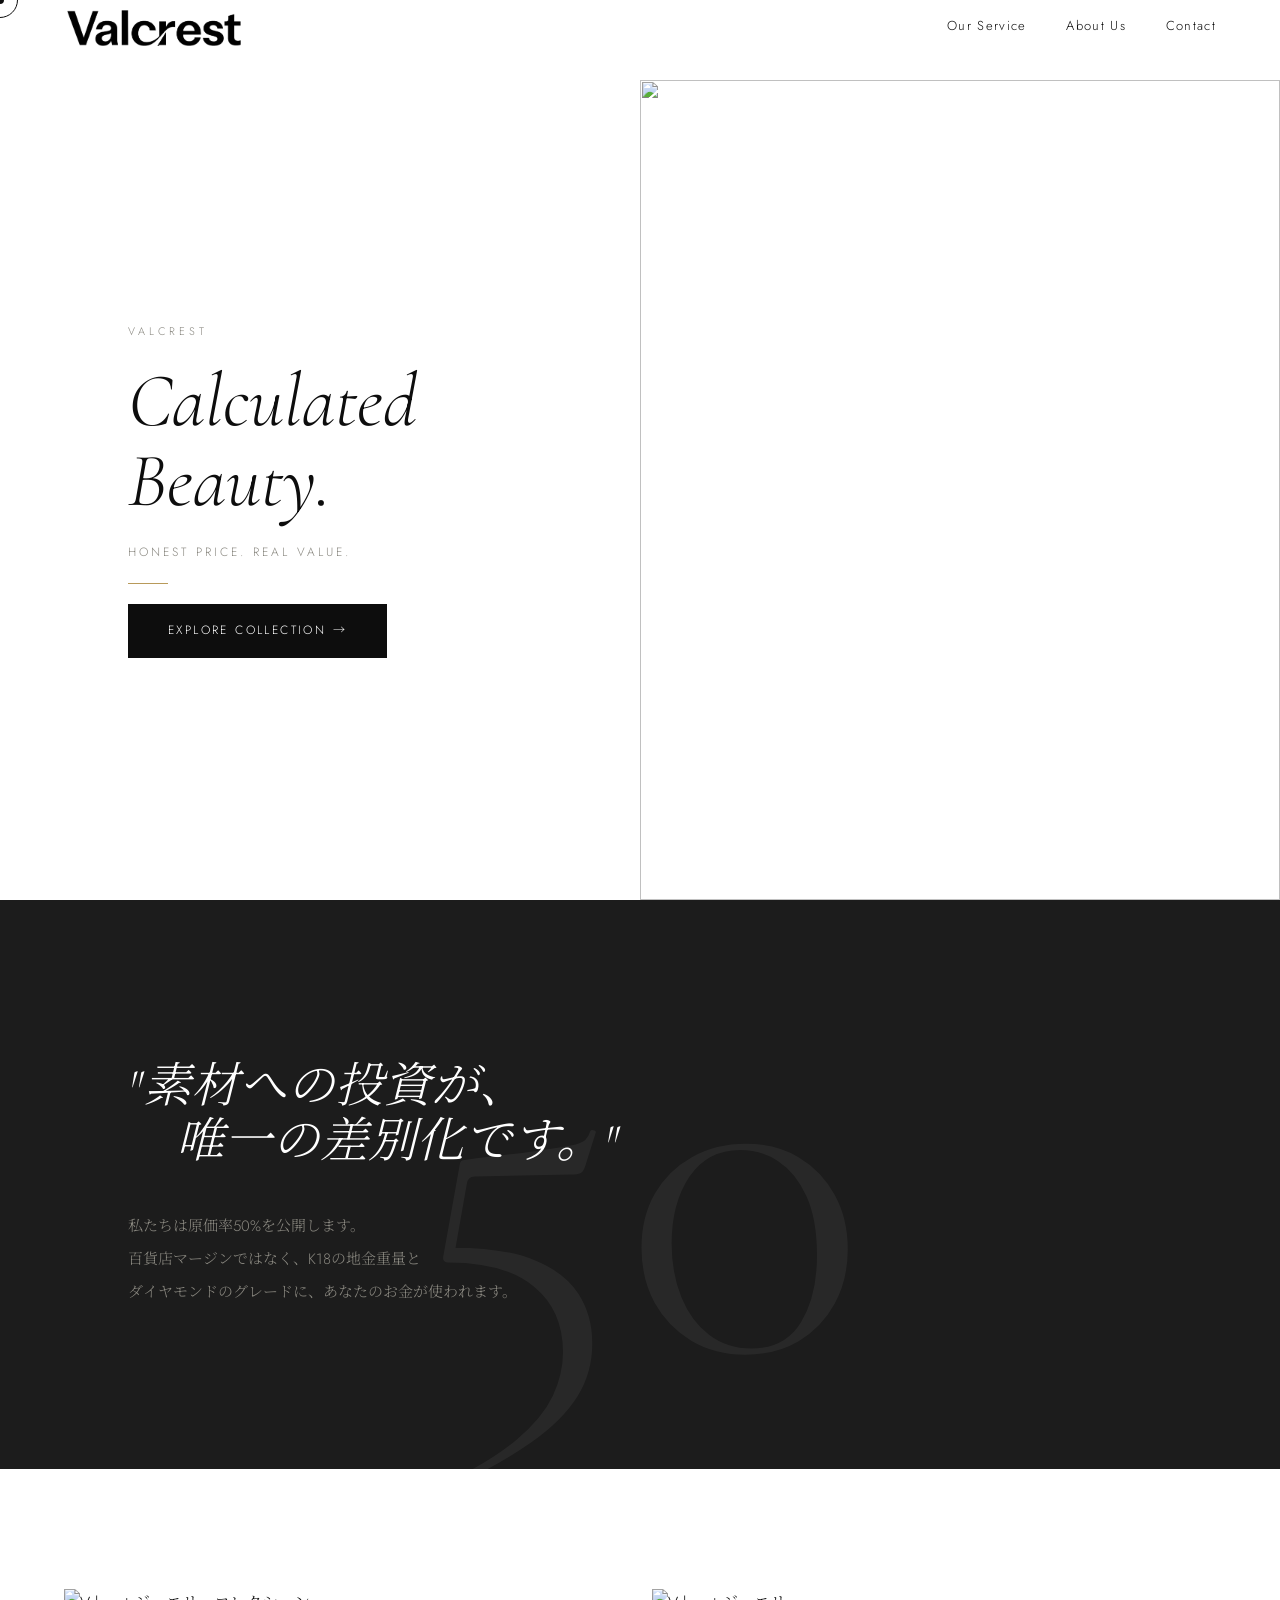
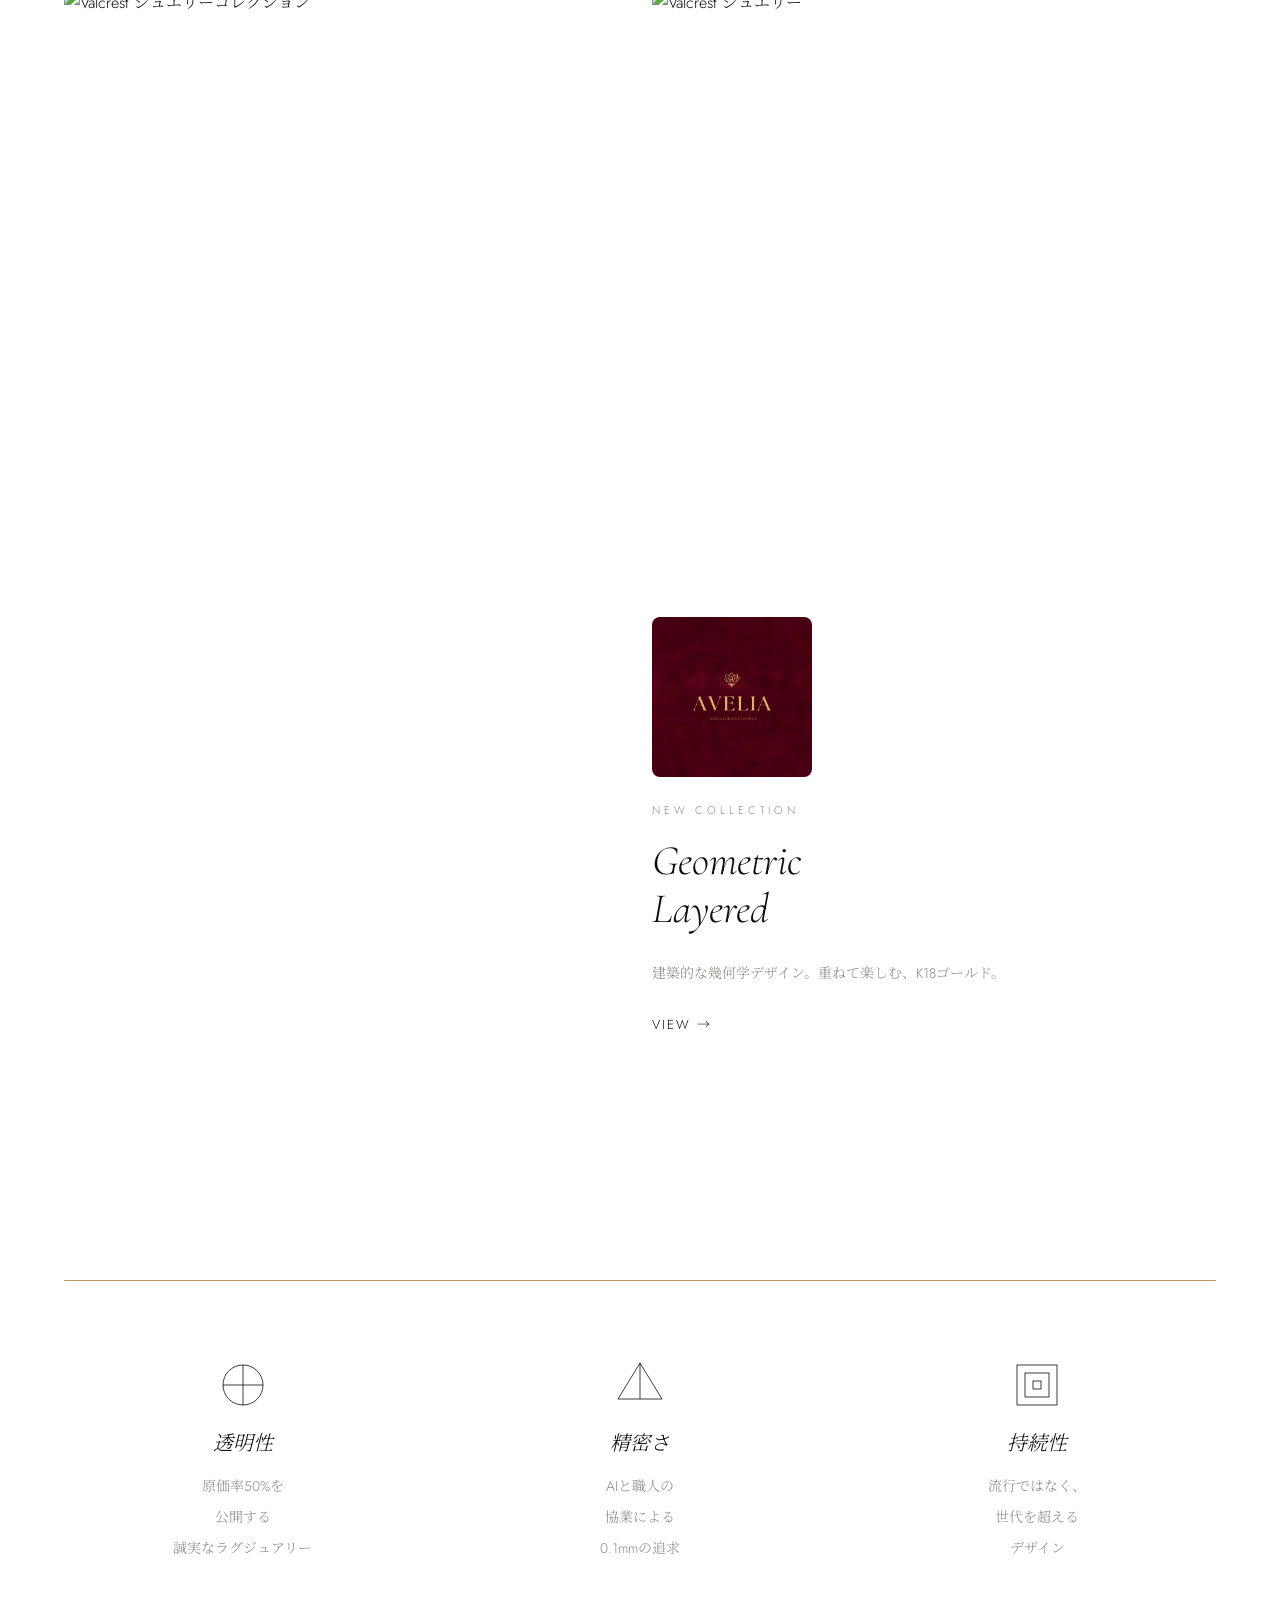
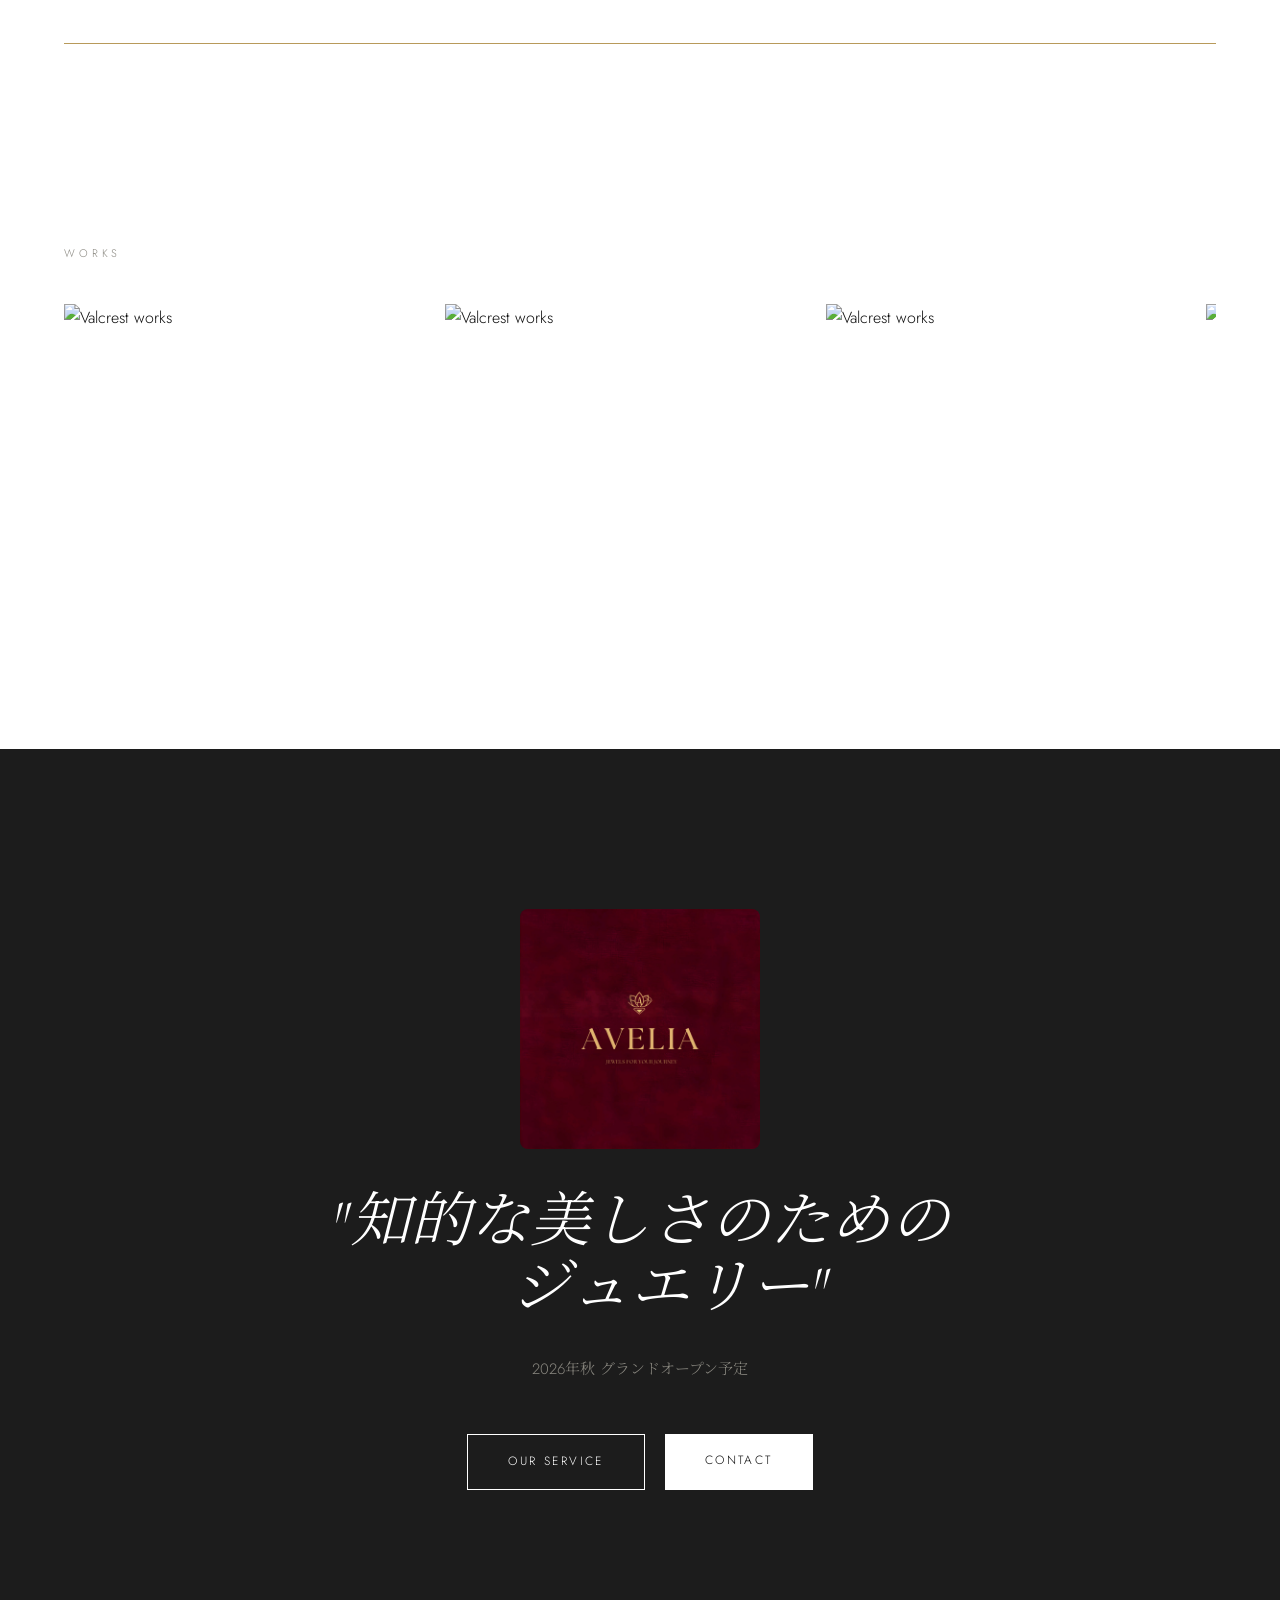
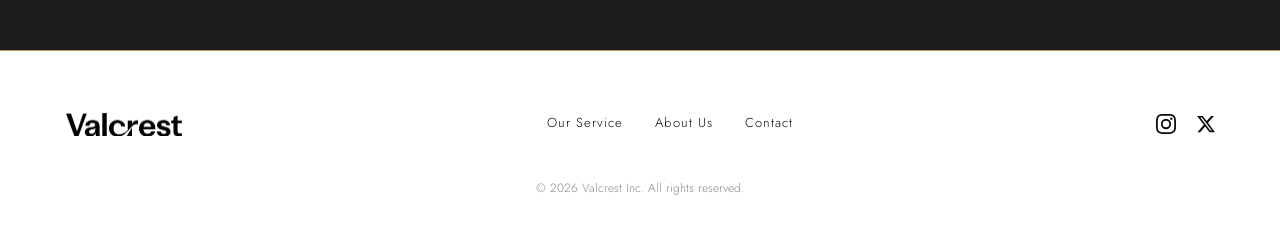
==== index.html @ 378a2caa "Initial commit: Valcrest brand website - 4-page static site (TOP, Service, About, Contact) - Respons" ====
<!DOCTYPE html>
<html lang="ja">
<head>
  <meta charset="UTF-8">
  <meta name="viewport" content="width=device-width, initial-scale=1.0">
  <meta name="description" content="Valcrest — 原価率50%の透明性と、AIが生み出す計算された美しさ。28〜38歳の専門職女性のためのD2Cジュエリーブランド。">
  <meta property="og:title" content="Valcrest | Calculated Beauty. Honest Price.">
  <meta property="og:image" content="https://images.unsplash.com/photo-1515562141207-7a88fb7ce338?w=1200">
  <title>Valcrest | Calculated Beauty. Honest Price.</title>

  <link rel="preconnect" href="https://fonts.googleapis.com">
  <link rel="preconnect" href="https://fonts.gstatic.com" crossorigin>
  <link href="https://fonts.googleapis.com/css2?family=Cormorant+Garamond:ital,wght@0,300;0,400;1,300;1,400&family=Jost:wght@300;400&family=Noto+Serif+JP:wght@300;400&display=swap" rel="stylesheet">

  <link rel="stylesheet" href="css/style.css">
</head>
<body>

  <!-- Page Transition -->
  <div id="page-transition"></div>

  <!-- Custom Cursor -->
  <div class="cursor-dot"></div>
  <div class="cursor-ring"></div>

  <!-- Navigation -->
  <nav class="nav">
    <a href="index.html" class="nav-logo">
      <img src="images/valcrest.png" alt="Valcrest">
    </a>
    <div class="nav-links">
      <a href="service.html">Our Service</a>
      <a href="about.html">About Us</a>
      <a href="contact.html">Contact</a>
    </div>
    <button class="hamburger" aria-label="メニューを開く">
      <span></span>
      <span></span>
      <span></span>
    </button>
  </nav>

  <!-- Mobile Nav Overlay -->
  <div class="nav-overlay">
    <a href="index.html" class="active">Home</a>
    <a href="service.html">Our Service</a>
    <a href="about.html">About Us</a>
    <a href="contact.html">Contact</a>
  </div>

  <!-- Main Content -->
  <main>

    <!-- Section 1: Hero (100vh / 左右2分割) -->
    <section class="hero">
      <div class="hero-text">
        <p class="label fade-in-up">VALCREST</p>
        <h1 class="heading-xl fade-in-up" data-delay="0.1">Calculated<br>Beauty.</h1>
        <p class="label-sm fade-in-up" data-delay="0.2">HONEST PRICE. REAL VALUE.</p>
        <span class="gold-line fade-in-up" data-delay="0.3"></span>
        <a href="service.html" class="btn btn-black fade-in-up" data-delay="0.4">EXPLORE COLLECTION →</a>
      </div>
      <div class="hero-image">
        <!-- REPLACE: ヒーロー -->
        <img src="https://images.unsplash.com/photo-1515562141207-7a88fb7ce338?w=1920&q=85" alt="" loading="eager" fetchpriority="high">
      </div>
    </section>

    <!-- Section 2: Brand Statement (黒背景) -->
    <section class="section section-dark brand-statement">
      <div class="brand-statement-watermark">50</div>
      <div class="brand-statement-content">
        <h2 class="heading-md text-white fade-in-up" style="font-style:italic;">"素材への投資が、<br>　唯一の差別化です。"</h2>
        <p class="body-text fade-in-up" data-delay="0.2" style="margin-top:40px;">
          私たちは原価率50%を公開します。<br>
          百貨店マージンではなく、K18の地金重量と<br>
          ダイヤモンドのグレードに、あなたのお金が使われます。
        </p>
      </div>
    </section>

    <!-- Section 3: Product Highlight (白背景 / CSS Grid) -->
    <section class="section product-highlight">
      <div class="product-grid">
        <div class="product-grid-img-tall fade-in-left">
          <!-- REPLACE: ジュエリー1（縦） -->
          <img src="https://images.unsplash.com/photo-1617038260897-41a1f14a8ca0?w=1200&q=85" alt="Valcrest ジュエリーコレクション" loading="lazy">
        </div>
        <div class="product-grid-img-square fade-in-right">
          <!-- REPLACE: ジュエリー2（正） -->
          <img src="https://images.unsplash.com/photo-1611591437281-460bfbe1220a?w=800&q=85" alt="Valcrest ジュエリー" loading="lazy">
        </div>
        <div class="product-grid-text fade-in-right" data-delay="0.2">
          <img src="images/avelia_combined.png" alt="Avelia - Jewels for your journey" class="avelia-badge" loading="lazy">
          <p class="label" style="margin-top:24px;">NEW COLLECTION</p>
          <h2 class="heading-sm" style="margin-top:16px;">Geometric<br>Layered</h2>
          <p class="body-text-sm" style="margin-top:24px;">建築的な幾何学デザイン。重ねて楽しむ、K18ゴールド。</p>
          <a href="#" class="link-gold" style="margin-top:24px;">VIEW →</a>
        </div>
      </div>
    </section>

    <!-- Section 4: Three Values (白背景 / ゴールドラインで上下を囲む) -->
    <section class="section values">
      <div class="values-border-top"></div>
      <div class="values-grid">
        <div class="values-item fade-in-up">
          <svg class="values-icon" viewBox="0 0 48 48" fill="none" stroke="currentColor" stroke-width="0.8">
            <circle cx="24" cy="24" r="20"/>
            <line x1="24" y1="4" x2="24" y2="44"/>
            <line x1="4" y1="24" x2="44" y2="24"/>
          </svg>
          <h3 style="font-family:var(--font-heading);font-size:20px;font-style:italic;margin-top:24px;">透明性</h3>
          <p class="body-text-sm" style="margin-top:16px;text-align:center;">原価率50%を<br>公開する<br>誠実なラグジュアリー</p>
        </div>
        <div class="values-item fade-in-up" data-delay="0.15">
          <svg class="values-icon" viewBox="0 0 48 48" fill="none" stroke="currentColor" stroke-width="0.8">
            <polygon points="24,2 46,38 2,38"/>
            <line x1="24" y1="2" x2="24" y2="38"/>
          </svg>
          <h3 style="font-family:var(--font-heading);font-size:20px;font-style:italic;margin-top:24px;">精密さ</h3>
          <p class="body-text-sm" style="margin-top:16px;text-align:center;">AIと職人の<br>協業による<br>0.1mmの追求</p>
        </div>
        <div class="values-item fade-in-up" data-delay="0.3">
          <svg class="values-icon" viewBox="0 0 48 48" fill="none" stroke="currentColor" stroke-width="0.8">
            <rect x="4" y="4" width="40" height="40"/>
            <rect x="12" y="12" width="24" height="24"/>
            <rect x="20" y="20" width="8" height="8"/>
          </svg>
          <h3 style="font-family:var(--font-heading);font-size:20px;font-style:italic;margin-top:24px;">持続性</h3>
          <p class="body-text-sm" style="margin-top:16px;text-align:center;">流行ではなく、<br>世代を超える<br>デザイン</p>
        </div>
      </div>
      <div class="values-border-bottom"></div>
    </section>

    <!-- Section 5: Gallery Strip (白背景 / 水平スクロール) -->
    <section class="section gallery-strip">
      <p class="label fade-in-up" style="margin-bottom:40px;">Works</p>
      <div class="gallery-scroll">
        <!-- REPLACE: ジュエリー1（縦） -->
        <div class="gallery-item"><img src="https://images.unsplash.com/photo-1617038260897-41a1f14a8ca0?w=800&q=85" alt="Valcrest works" loading="lazy"></div>
        <!-- REPLACE: ジュエリー2（正） -->
        <div class="gallery-item"><img src="https://images.unsplash.com/photo-1611591437281-460bfbe1220a?w=800&q=85" alt="Valcrest works" loading="lazy"></div>
        <!-- REPLACE: ジュエリー3（正） -->
        <div class="gallery-item"><img src="https://images.unsplash.com/photo-1535632066927-ab7c9ab60908?w=800&q=85" alt="Valcrest works" loading="lazy"></div>
        <!-- REPLACE: ジュエリー4（横） -->
        <div class="gallery-item"><img src="https://images.unsplash.com/photo-1599643478518-a784e5dc4c8f?w=800&q=85" alt="Valcrest works" loading="lazy"></div>
        <!-- REPLACE: ヒーロー -->
        <div class="gallery-item"><img src="https://images.unsplash.com/photo-1515562141207-7a88fb7ce338?w=800&q=85" alt="Valcrest works" loading="lazy"></div>
      </div>
    </section>

    <!-- Section 6: CTA (黒背景) -->
    <section class="section section-dark cta-section">
      <div class="text-center">
        <img src="images/avelia_combined.png" alt="Avelia - Jewels for your journey" class="avelia-cta-logo fade-in-up" loading="lazy">
        <h2 class="heading-lg text-white fade-in-up" style="font-style:italic;margin-top:40px;">"知的な美しさのための<br>　ジュエリー"</h2>
        <p class="body-text fade-in-up" data-delay="0.2" style="margin-top:32px;">2026年秋 グランドオープン予定</p>
        <div class="cta-buttons fade-in-up" data-delay="0.3">
          <a href="service.html" class="btn btn-outline-white">OUR SERVICE</a>
          <a href="contact.html" class="btn btn-black" style="background:var(--white);color:var(--black);">CONTACT</a>
        </div>
      </div>
    </section>

  </main>

  <!-- Footer -->
  <footer class="footer">
    <div class="footer-inner">
      <a href="index.html" class="footer-logo">
        <img src="images/valcrest.png" alt="Valcrest">
      </a>
      <div class="footer-links">
        <a href="service.html">Our Service</a>
        <a href="about.html">About Us</a>
        <a href="contact.html">Contact</a>
      </div>
      <div class="footer-social">
        <a href="https://www.instagram.com/valcrest_jp/" target="_blank" rel="noopener noreferrer" aria-label="Instagram">
          <svg viewBox="0 0 24 24" xmlns="http://www.w3.org/2000/svg"><path d="M12 2.163c3.204 0 3.584.012 4.85.07 3.252.148 4.771 1.691 4.919 4.919.058 1.265.069 1.645.069 4.849 0 3.205-.012 3.584-.069 4.849-.149 3.225-1.664 4.771-4.919 4.919-1.266.058-1.644.07-4.85.07-3.204 0-3.584-.012-4.849-.07-3.26-.149-4.771-1.699-4.919-4.92-.058-1.265-.07-1.644-.07-4.849 0-3.204.013-3.583.07-4.849.149-3.227 1.664-4.771 4.919-4.919 1.266-.057 1.645-.069 4.849-.069zM12 0C8.741 0 8.333.014 7.053.072 2.695.272.273 2.69.073 7.052.014 8.333 0 8.741 0 12c0 3.259.014 3.668.072 4.948.2 4.358 2.618 6.78 6.98 6.98C8.333 23.986 8.741 24 12 24c3.259 0 3.668-.014 4.948-.072 4.354-.2 6.782-2.618 6.979-6.98.059-1.28.073-1.689.073-4.948 0-3.259-.014-3.667-.072-4.947-.196-4.354-2.617-6.78-6.979-6.98C15.668.014 15.259 0 12 0zm0 5.838a6.162 6.162 0 100 12.324 6.162 6.162 0 000-12.324zM12 16a4 4 0 110-8 4 4 0 010 8zm6.406-11.845a1.44 1.44 0 100 2.881 1.44 1.44 0 000-2.881z"/></svg>
        </a>
        <a href="https://x.com/valcrest_jp" target="_blank" rel="noopener noreferrer" aria-label="X">
          <svg viewBox="0 0 24 24" xmlns="http://www.w3.org/2000/svg"><path d="M18.244 2.25h3.308l-7.227 8.26 8.502 11.24H16.17l-5.214-6.817L4.99 21.75H1.68l7.73-8.835L1.254 2.25H8.08l4.713 6.231zm-1.161 17.52h1.833L7.084 4.126H5.117z"/></svg>
        </a>
      </div>
    </div>
    <p class="footer-copyright">&copy; 2026 Valcrest Inc. All rights reserved.</p>
  </footer>

  <script src="js/main.js"></script>
</body>
</html>
---- css/style.css ----
/* ========================================
   Valcrest — Style Sheet
   ======================================== */

/* --- CSS Variables --- */
:root {
  --white:      #FFFFFF;
  --off-white:  #F7F5F2;
  --black:      #0D0D0D;
  --black-soft: #1C1C1C;
  --gold:       #B89A5A;
  --gold-light: #CDB47A;
  --gray-mid:   #8A8880;
  --gray-light: #E8E6E2;

  --font-heading: 'Cormorant Garamond', 'Noto Serif JP', serif;
  --font-body:    'Jost', 'Noto Serif JP', sans-serif;
  --font-jp:      'Noto Serif JP', serif;
}

/* --- Reset --- */
*,
*::before,
*::after {
  margin: 0;
  padding: 0;
  box-sizing: border-box;
}

html {
  scroll-behavior: smooth;
  -webkit-text-size-adjust: 100%;
}

body {
  font-family: var(--font-body);
  font-weight: 300;
  color: var(--black);
  background: var(--white);
  line-height: 1.8;
  overflow-x: hidden;
  -webkit-font-smoothing: antialiased;
  -moz-osx-font-smoothing: grayscale;
}

img {
  max-width: 100%;
  height: auto;
  display: block;
}

a {
  color: inherit;
  text-decoration: none;
}

ul, ol {
  list-style: none;
}

button {
  font-family: inherit;
  border: none;
  background: none;
  cursor: pointer;
}

input, textarea, select {
  font-family: inherit;
  font-size: inherit;
  border: none;
  outline: none;
  background: none;
}

/* --- Typography --- */
h1, h2, h3, h4 {
  font-family: var(--font-heading);
  font-weight: 300;
  font-style: italic;
  line-height: 1.1;
}

.heading-xl {
  font-family: var(--font-heading);
  font-weight: 300;
  font-style: italic;
  font-size: 76px;
  line-height: 1.05;
}

.heading-lg {
  font-family: var(--font-heading);
  font-weight: 300;
  font-style: italic;
  font-size: 60px;
  line-height: 1.1;
}

.heading-md {
  font-family: var(--font-heading);
  font-weight: 300;
  font-style: italic;
  font-size: 48px;
  line-height: 1.15;
}

.heading-sm {
  font-family: var(--font-heading);
  font-weight: 300;
  font-style: italic;
  font-size: 42px;
  line-height: 1.15;
}

.label {
  font-family: var(--font-body);
  font-weight: 300;
  font-size: 11px;
  letter-spacing: 0.35em;
  color: var(--gray-mid);
  text-transform: uppercase;
}

.label-sm {
  font-family: var(--font-body);
  font-weight: 300;
  font-size: 12px;
  letter-spacing: 0.25em;
  color: var(--gray-mid);
  text-transform: uppercase;
}

.body-text {
  font-family: var(--font-body);
  font-weight: 300;
  font-size: 15px;
  color: var(--gray-mid);
  line-height: 2.2;
}

.body-text-sm {
  font-family: var(--font-body);
  font-weight: 300;
  font-size: 14px;
  color: var(--gray-mid);
  line-height: 2.2;
}

/* --- Gold Decoration Line --- */
.gold-line {
  display: block;
  width: 40px;
  height: 1px;
  background: var(--gold);
}

/* --- Buttons --- */
.btn {
  display: inline-block;
  font-family: var(--font-body);
  font-weight: 300;
  font-size: 12px;
  letter-spacing: 0.2em;
  text-transform: uppercase;
  padding: 16px 40px;
  transition: all 0.3s ease;
}

.btn-black {
  background: var(--black);
  color: var(--white);
}

.btn-black:hover {
  background: var(--gold);
}

.btn-outline-white {
  border: 1px solid var(--white);
  color: var(--white);
  background: transparent;
}

.btn-outline-white:hover {
  background: var(--white);
  color: var(--black);
}

.btn-outline-black {
  border: 1px solid var(--black);
  color: var(--black);
  background: transparent;
}

.btn-outline-black:hover {
  border-color: var(--gold);
  color: var(--gold);
}

/* Gold underline link */
.link-gold {
  display: inline-block;
  font-family: var(--font-body);
  font-weight: 300;
  font-size: 13px;
  letter-spacing: 0.15em;
  position: relative;
  padding-bottom: 4px;
}

.link-gold::after {
  content: '';
  position: absolute;
  bottom: 0;
  left: 0;
  width: 100%;
  height: 1px;
  background: var(--gold);
  transform: scaleX(0);
  transform-origin: left;
  transition: transform 0.3s ease;
}

.link-gold:hover::after {
  transform: scaleX(1);
}

/* --- Navigation --- */
.nav {
  position: fixed;
  top: 0;
  left: 0;
  width: 100%;
  z-index: 1000;
  padding: 2px 5vw;
  display: flex;
  align-items: center;
  justify-content: space-between;
  background: var(--white);
  border-bottom: 1px solid transparent;
  transition: background 0.3s ease, border-color 0.3s ease, backdrop-filter 0.3s ease;
  height: 56px;
}

.nav.scrolled {
  background: rgba(255, 255, 255, 0.95);
  backdrop-filter: blur(12px);
  -webkit-backdrop-filter: blur(12px);
  border-bottom: 1px solid var(--gray-light);
}

.nav-logo {
  display: flex;
  align-items: center;
  height: 100%;
}

.nav-logo svg {
  display: none;
}

.nav-logo img {
  display: block;
  height: 36px;
  width: 180px;
  object-fit: cover;
  object-position: center 18%;
}

.nav-links {
  display: flex;
  gap: 40px;
  align-items: center;
}

.nav-links a {
  font-family: var(--font-body);
  font-weight: 300;
  font-size: 13px;
  letter-spacing: 0.1em;
  position: relative;
  padding-bottom: 4px;
}

.nav-links a::after {
  content: '';
  position: absolute;
  bottom: 0;
  left: 0;
  width: 0;
  height: 1px;
  background: var(--gold);
  transition: width 0.3s ease;
}

.nav-links a:hover::after,
.nav-links a.active::after {
  width: 100%;
}

/* Hamburger */
.hamburger {
  display: none;
  flex-direction: column;
  justify-content: center;
  align-items: center;
  width: 32px;
  height: 32px;
  position: relative;
  z-index: 1002;
}

.hamburger span {
  display: block;
  width: 24px;
  height: 1px;
  background: var(--black);
  transition: all 0.3s ease;
}

.hamburger span:nth-child(1) {
  margin-bottom: 7px;
}

.hamburger span:nth-child(2) {
  margin-bottom: 7px;
}

.hamburger.open span:nth-child(1) {
  transform: translateY(8px) rotate(45deg);
}

.hamburger.open span:nth-child(2) {
  opacity: 0;
}

.hamburger.open span:nth-child(3) {
  transform: translateY(-8px) rotate(-45deg);
}

/* Mobile Nav Overlay */
.nav-overlay {
  position: fixed;
  top: 0;
  left: 0;
  width: 100%;
  height: 100vh;
  background: var(--white);
  z-index: 1001;
  display: flex;
  flex-direction: column;
  align-items: center;
  justify-content: center;
  gap: 40px;
  opacity: 0;
  pointer-events: none;
  transition: opacity 0.4s ease;
}

.nav-overlay.open {
  opacity: 1;
  pointer-events: all;
}

.nav-overlay a {
  font-family: var(--font-heading);
  font-weight: 300;
  font-style: italic;
  font-size: 40px;
  color: var(--black);
  position: relative;
  padding-bottom: 4px;
}

.nav-overlay a::after {
  content: '';
  position: absolute;
  bottom: 0;
  left: 0;
  width: 0;
  height: 1px;
  background: var(--gold);
  transition: width 0.3s ease;
}

.nav-overlay a:hover::after,
.nav-overlay a.active::after {
  width: 100%;
}

/* --- Avelia Brand Logo --- */
.avelia-badge {
  width: 140px;
  height: auto;
  border-radius: 8px;
}

.avelia-cta-logo {
  width: 200px;
  height: auto;
  border-radius: 8px;
  margin: 0 auto;
  display: block;
}

.avelia-service-logo {
  width: 160px;
  height: auto;
  border-radius: 8px;
  margin-top: 24px;
}

@media (min-width: 768px) {
  .avelia-badge {
    width: 160px;
  }
  .avelia-cta-logo {
    width: 240px;
  }
  .avelia-service-logo {
    width: 180px;
  }
}

/* --- Footer --- */
.footer {
  background: var(--white);
  border-top: 1px solid var(--gold);
  padding: 60px 5vw 30px;
}

.footer-inner {
  display: flex;
  align-items: center;
  justify-content: space-between;
  margin-bottom: 40px;
}

.footer-logo svg {
  display: none;
}

.footer-logo img {
  display: block;
  height: 24px;
  width: 120px;
  object-fit: cover;
  object-position: center 18%;
}

.footer-links {
  display: flex;
  gap: 32px;
}

.footer-links a {
  font-family: var(--font-body);
  font-weight: 300;
  font-size: 13px;
  letter-spacing: 0.08em;
  position: relative;
  padding-bottom: 4px;
}

.footer-links a::after {
  content: '';
  position: absolute;
  bottom: 0;
  left: 0;
  width: 0;
  height: 1px;
  background: var(--gold);
  transition: width 0.3s ease;
}

.footer-links a:hover::after {
  width: 100%;
}

.footer-social {
  display: flex;
  gap: 20px;
  align-items: center;
}

.footer-social a {
  display: flex;
  align-items: center;
  justify-content: center;
  transition: color 0.3s ease;
}

.footer-social a:hover {
  color: var(--gold);
}

.footer-social svg {
  width: 20px;
  height: 20px;
  fill: currentColor;
}

.footer-copyright {
  text-align: center;
  font-family: var(--font-body);
  font-weight: 300;
  font-size: 12px;
  color: var(--gray-mid);
}

/* --- Custom Cursor --- */
.cursor-dot {
  position: fixed;
  top: 0;
  left: 0;
  width: 8px;
  height: 8px;
  background: var(--black);
  border-radius: 50%;
  pointer-events: none;
  z-index: 9999;
  transform: translate(-50%, -50%);
  display: none;
}

.cursor-ring {
  position: fixed;
  top: 0;
  left: 0;
  width: 36px;
  height: 36px;
  border: 1px solid var(--black);
  border-radius: 50%;
  pointer-events: none;
  z-index: 9998;
  transform: translate(-50%, -50%);
  transition: width 0.3s ease, height 0.3s ease, border-color 0.3s ease;
  display: none;
}

.cursor-ring.hover {
  width: 60px;
  height: 60px;
  border-color: var(--gold);
}

/* --- Scroll Animations --- */
.fade-in-up {
  opacity: 0;
  transform: translateY(40px);
  transition: opacity 0.9s ease, transform 0.9s ease;
}

.fade-in-left {
  opacity: 0;
  transform: translateX(-40px);
  transition: opacity 0.9s ease, transform 0.9s ease;
}

.fade-in-right {
  opacity: 0;
  transform: translateX(40px);
  transition: opacity 0.9s ease, transform 0.9s ease;
}

.fade-in-up.visible,
.fade-in-left.visible,
.fade-in-right.visible {
  opacity: 1;
  transform: translate(0);
}

/* --- Page Transition --- */
#page-transition {
  position: fixed;
  top: 0;
  left: 0;
  width: 100%;
  height: 100%;
  background: var(--white);
  z-index: 10000;
  pointer-events: none;
  transform: translateX(-100%);
}

#page-transition.active {
  animation: pageSlideIn 0.5s cubic-bezier(0.65, 0, 0.35, 1) forwards;
}

@keyframes pageSlideIn {
  0% {
    transform: translateX(-100%);
  }
  100% {
    transform: translateX(0);
  }
}

/* --- Sections --- */
.section {
  padding: 120px 5vw;
}

.section-dark {
  background: var(--black-soft);
  color: var(--white);
}

.section-offwhite {
  background: var(--off-white);
}

/* --- Utility --- */
.container {
  max-width: 1400px;
  margin: 0 auto;
}

.text-center {
  text-align: center;
}

.text-white {
  color: var(--white);
}

.text-gray {
  color: var(--gray-mid);
}

.text-gold {
  color: var(--gold);
}

/* ========================================
   TOP PAGE — Sections
   ======================================== */

/* --- Hero --- */
.hero {
  display: flex;
  min-height: 100vh;
  padding-top: 80px;
}

.hero-text {
  width: 50%;
  display: flex;
  flex-direction: column;
  justify-content: center;
  align-items: flex-start;
  padding-left: 10vw;
  padding-right: 5vw;
  gap: 20px;
}

.hero-image {
  width: 50%;
  position: relative;
  overflow: hidden;
}

.hero-image img {
  width: 100%;
  height: 100%;
  object-fit: cover;
}

/* --- Brand Statement --- */
.brand-statement {
  position: relative;
  overflow: hidden;
  padding: 160px 10vw;
}

.brand-statement-watermark {
  position: absolute;
  top: 50%;
  left: 50%;
  transform: translate(-50%, -50%);
  font-family: var(--font-heading);
  font-size: 40vw;
  font-weight: 300;
  color: var(--white);
  opacity: 0.05;
  line-height: 1;
  pointer-events: none;
  user-select: none;
}

.brand-statement-content {
  position: relative;
  z-index: 1;
}

/* --- Product Highlight (CSS Grid 12 columns) --- */
.product-grid {
  display: grid;
  grid-template-columns: repeat(12, 1fr);
  grid-template-rows: auto auto;
  gap: 24px;
  max-width: 1400px;
  margin: 0 auto;
}

.product-grid-img-tall {
  grid-column: 1 / 6;
  grid-row: 1 / 3;
  overflow: hidden;
  position: relative;
}

.product-grid-img-tall img {
  width: 100%;
  height: 100%;
  object-fit: cover;
}

.product-grid-img-tall::after,
.product-grid-img-square::after {
  content: '';
  position: absolute;
  top: 0;
  left: 0;
  width: 100%;
  height: 100%;
  background: var(--gold);
  opacity: 0;
  transition: opacity 0.3s ease;
  pointer-events: none;
}

.product-grid-img-tall:hover::after,
.product-grid-img-square:hover::after {
  opacity: 0.12;
}

.product-grid-img-square {
  grid-column: 7 / 13;
  grid-row: 1 / 2;
  overflow: hidden;
  position: relative;
  aspect-ratio: 1;
}

.product-grid-img-square img {
  width: 100%;
  height: 100%;
  object-fit: cover;
}

.product-grid-text {
  grid-column: 7 / 13;
  grid-row: 2 / 3;
  padding: 40px 0;
}

/* --- Three Values --- */
.values {
  padding: 80px 5vw;
}

.values-border-top,
.values-border-bottom {
  height: 1px;
  background: var(--gold);
}

.values-grid {
  display: grid;
  grid-template-columns: repeat(3, 1fr);
  gap: 40px;
  padding: 80px 0;
  text-align: center;
}

.values-item {
  display: flex;
  flex-direction: column;
  align-items: center;
}

.values-icon {
  width: 48px;
  height: 48px;
  color: var(--black);
}

/* --- Gallery Strip --- */
.gallery-strip {
  padding-bottom: 80px;
}

.gallery-scroll {
  display: flex;
  gap: 16px;
  overflow-x: auto;
  scroll-snap-type: x mandatory;
  -webkit-overflow-scrolling: touch;
  scrollbar-width: none;
}

.gallery-scroll::-webkit-scrollbar {
  display: none;
}

.gallery-item {
  flex: 0 0 calc(28.5vw);
  aspect-ratio: 1;
  scroll-snap-align: start;
  overflow: hidden;
}

.gallery-item img {
  width: 100%;
  height: 100%;
  object-fit: cover;
  transition: transform 0.6s ease;
}

.gallery-item:hover img {
  transform: scale(1.05);
}

/* --- CTA Section --- */
.cta-section {
  padding: 160px 5vw;
}

.cta-buttons {
  display: flex;
  gap: 20px;
  justify-content: center;
  margin-top: 48px;
}

/* ========================================
   INTERNAL PAGES
   ======================================== */

/* --- Page Hero Variants --- */
.page-hero {
  padding-top: 80px;
}

/* Split hero (service) */
.page-hero-split {
  display: flex;
  min-height: 60vh;
}

.page-hero-split .page-hero-text {
  width: 50%;
  display: flex;
  flex-direction: column;
  justify-content: center;
  align-items: flex-start;
  padding: 80px 5vw 80px 10vw;
  gap: 20px;
}

.page-hero-split .page-hero-image {
  width: 50%;
  overflow: hidden;
}

.page-hero-split .page-hero-image img {
  width: 100%;
  height: 100%;
  object-fit: cover;
}

/* Full image hero (about) */
.page-hero-fullimage {
  position: relative;
  min-height: 70vh;
  overflow: hidden;
}

.page-hero-fullimage img {
  width: 100%;
  height: 70vh;
  object-fit: cover;
}

.page-hero-overlay-text {
  position: absolute;
  bottom: 80px;
  left: 10vw;
  display: flex;
  flex-direction: column;
  gap: 16px;
}

/* Simple hero (contact) */
.page-hero-simple {
  display: flex;
  flex-direction: column;
  align-items: center;
  justify-content: center;
  min-height: 40vh;
  text-align: center;
  gap: 20px;
}

/* --- Service Page --- */
.service-row {
  display: flex;
  gap: 80px;
  align-items: center;
  max-width: 1400px;
  margin: 0 auto;
}

.service-row-reverse {
  flex-direction: row-reverse;
}

.service-image {
  flex: 1;
  overflow: hidden;
}

.service-image img {
  width: 100%;
  height: auto;
  object-fit: cover;
}

.service-text {
  flex: 1;
}

.service-number {
  font-family: var(--font-body);
  font-weight: 300;
  font-size: 12px;
  letter-spacing: 0.3em;
  color: var(--gold);
  display: flex;
  align-items: center;
  gap: 12px;
  margin-bottom: 16px;
}

.gold-line-inline {
  display: inline-block;
  width: 40px;
  height: 1px;
  background: var(--gold);
}

/* Comparison Table */
.comparison-table-wrap {
  max-width: 900px;
  margin: 0 auto;
  overflow-x: auto;
}

.comparison-table {
  width: 100%;
  border-collapse: collapse;
  font-family: var(--font-body);
  font-weight: 300;
  font-size: 14px;
}

.comparison-table th,
.comparison-table td {
  padding: 20px 24px;
  text-align: left;
  border-bottom: 1px solid var(--gray-light);
}

.comparison-table th {
  font-size: 13px;
  letter-spacing: 0.1em;
  color: var(--gray-mid);
  font-weight: 300;
}

.comparison-table td:first-child {
  color: var(--gray-mid);
  font-size: 13px;
}

.comparison-table .highlight {
  background: var(--black-soft);
  color: var(--white);
}

.comparison-table th.highlight {
  background: var(--black);
  color: var(--white);
  font-weight: 400;
}

/* CTA Email Form */
.cta-email-form {
  display: flex;
  gap: 0;
  max-width: 500px;
  margin: 32px auto 0;
}

.cta-email-form input {
  flex: 1;
  padding: 16px 20px;
  font-family: var(--font-body);
  font-size: 14px;
  font-weight: 300;
  border: 1px solid var(--gray-mid);
  color: var(--white);
  background: transparent;
}

.cta-email-form input::placeholder {
  color: var(--gray-mid);
}

.cta-email-form .btn {
  white-space: nowrap;
}

/* --- About Page --- */
.mission-content {
  max-width: 720px;
  margin: 0 auto;
}

.company-row {
  display: flex;
  gap: 80px;
  align-items: flex-start;
  max-width: 1400px;
  margin: 0 auto;
}

.company-image {
  flex: 1;
  overflow: hidden;
}

.company-image img {
  width: 100%;
  height: auto;
}

.company-table {
  flex: 1;
}

.info-table {
  width: 100%;
}

.info-row {
  display: flex;
  gap: 32px;
  padding: 20px 0;
  border-bottom: 1px solid var(--gray-light);
}

.info-row dt {
  flex: 0 0 100px;
  font-family: var(--font-body);
  font-weight: 300;
  font-size: 13px;
  color: var(--gray-mid);
}

.info-row dd {
  font-family: var(--font-body);
  font-weight: 400;
  font-size: 14px;
  color: var(--black);
  line-height: 1.8;
}

/* Philosophy */
.philosophy-list {
  max-width: 900px;
  margin: 0 auto;
}

.philosophy-item {
  padding: 48px 0;
  border-bottom: 1px solid rgba(184, 154, 90, 0.3);
}

.philosophy-item:first-child {
  border-top: 1px solid rgba(184, 154, 90, 0.3);
}

.philosophy-head {
  display: flex;
  align-items: center;
  gap: 16px;
}

.philosophy-num {
  font-family: var(--font-heading);
  font-size: 24px;
  font-weight: 300;
  color: var(--white);
}

.philosophy-title {
  font-family: var(--font-heading);
  font-size: 24px;
  font-weight: 300;
  font-style: italic;
  color: var(--white);
}

/* --- Contact Page --- */
.contact-row {
  display: flex;
  gap: 80px;
  max-width: 1200px;
  margin: 0 auto;
}

.contact-info {
  flex: 1;
}

.contact-form-wrap {
  flex: 1;
}

.contact-divider {
  width: 100%;
  height: 1px;
  background: var(--gray-light);
  margin: 32px 0;
}

.contact-label {
  font-family: var(--font-body);
  font-weight: 300;
  font-size: 12px;
  letter-spacing: 0.15em;
  color: var(--gray-mid);
  margin-bottom: 8px;
}

.contact-value {
  font-family: var(--font-body);
  font-weight: 400;
  font-size: 14px;
  color: var(--black);
}

.contact-social {
  display: flex;
  flex-direction: column;
  gap: 12px;
}

.contact-social-link {
  display: flex;
  align-items: center;
  gap: 12px;
  font-family: var(--font-body);
  font-weight: 300;
  font-size: 14px;
  color: var(--black);
  transition: color 0.3s ease;
}

.contact-social-link:hover {
  color: var(--gold);
}

/* Contact Form */
.form-group {
  margin-bottom: 32px;
}

.form-group label {
  display: block;
  font-family: var(--font-body);
  font-weight: 300;
  font-size: 13px;
  color: var(--gray-mid);
  margin-bottom: 8px;
}

.form-group .required {
  color: var(--gold);
}

.form-group input,
.form-group textarea,
.form-group select {
  width: 100%;
  padding: 12px 0;
  font-family: var(--font-body);
  font-weight: 300;
  font-size: 15px;
  color: var(--black);
  border-bottom: 1px solid var(--gray-light);
  transition: border-color 0.3s ease;
  background: transparent;
  border-radius: 0;
  -webkit-appearance: none;
}

.form-group input:focus,
.form-group textarea:focus,
.form-group select:focus {
  border-bottom-color: var(--gold);
}

.form-group textarea {
  resize: vertical;
  line-height: 1.8;
}

.form-group select {
  cursor: pointer;
}

.form-group.error input,
.form-group.error textarea {
  border-bottom-color: #c0392b;
}

.form-error {
  font-family: var(--font-body);
  font-size: 12px;
  color: #c0392b;
  margin-top: 8px;
  min-height: 16px;
}

.form-submit {
  width: 100%;
  text-align: center;
}

.form-submit:hover {
  background: var(--gold);
}

.form-success {
  padding: 60px 0;
}

/* --- Responsive --- */
@media (max-width: 768px) {
  .section {
    padding: 80px 5vw;
  }

  .heading-xl {
    font-size: 42px;
  }

  .heading-lg {
    font-size: 36px;
  }

  .heading-md {
    font-size: 32px;
  }

  .heading-sm {
    font-size: 28px;
  }

  .nav-links {
    display: none;
  }

  .hamburger {
    display: flex;
  }

  .footer-inner {
    flex-direction: column;
    gap: 30px;
    text-align: center;
  }

  .footer-links {
    flex-wrap: wrap;
    justify-content: center;
    gap: 20px;
  }

  /* Hero mobile */
  .hero {
    flex-direction: column-reverse;
    min-height: auto;
    padding-top: 0;
  }

  .hero-image {
    width: 100%;
    height: 45vh;
  }

  .hero-text {
    width: 100%;
    padding: 60px 7vw 80px;
    gap: 16px;
  }

  /* Brand Statement mobile */
  .brand-statement {
    padding: 100px 7vw;
  }

  .brand-statement-watermark {
    font-size: 60vw;
  }

  /* Product Grid mobile */
  .product-grid {
    display: flex;
    flex-direction: column;
    gap: 20px;
  }

  .product-grid-img-tall {
    aspect-ratio: 3 / 4;
  }

  .product-grid-img-square {
    aspect-ratio: 1;
  }

  .product-grid-text {
    padding: 20px 0;
  }

  /* Values mobile */
  .values-grid {
    grid-template-columns: 1fr;
    gap: 48px;
    padding: 60px 0;
  }

  /* Gallery mobile */
  .gallery-item {
    flex: 0 0 75vw;
  }

  /* CTA mobile */
  .cta-section {
    padding: 100px 5vw;
  }

  .cta-buttons {
    flex-direction: column;
    align-items: center;
    gap: 16px;
  }

  /* Page Hero mobile */
  .page-hero-split {
    flex-direction: column-reverse;
    min-height: auto;
  }

  .page-hero-split .page-hero-text {
    width: 100%;
    padding: 60px 7vw;
  }

  .page-hero-split .page-hero-image {
    width: 100%;
    height: 40vh;
  }

  .page-hero-fullimage img {
    height: 50vh;
  }

  .page-hero-overlay-text {
    bottom: 40px;
    left: 7vw;
  }

  .page-hero-simple {
    min-height: 30vh;
    padding-top: 100px;
  }

  /* Service mobile */
  .service-row,
  .service-row-reverse {
    flex-direction: column;
    gap: 40px;
  }

  /* Comparison table mobile */
  .comparison-table th,
  .comparison-table td {
    padding: 14px 12px;
    font-size: 12px;
  }

  /* CTA email mobile */
  .cta-email-form {
    flex-direction: column;
    gap: 12px;
  }

  /* About mobile */
  .company-row {
    flex-direction: column;
    gap: 40px;
  }

  .info-row {
    flex-direction: column;
    gap: 4px;
  }

  .info-row dt {
    flex: none;
  }

  /* Contact mobile */
  .contact-row {
    flex-direction: column;
    gap: 60px;
  }
}
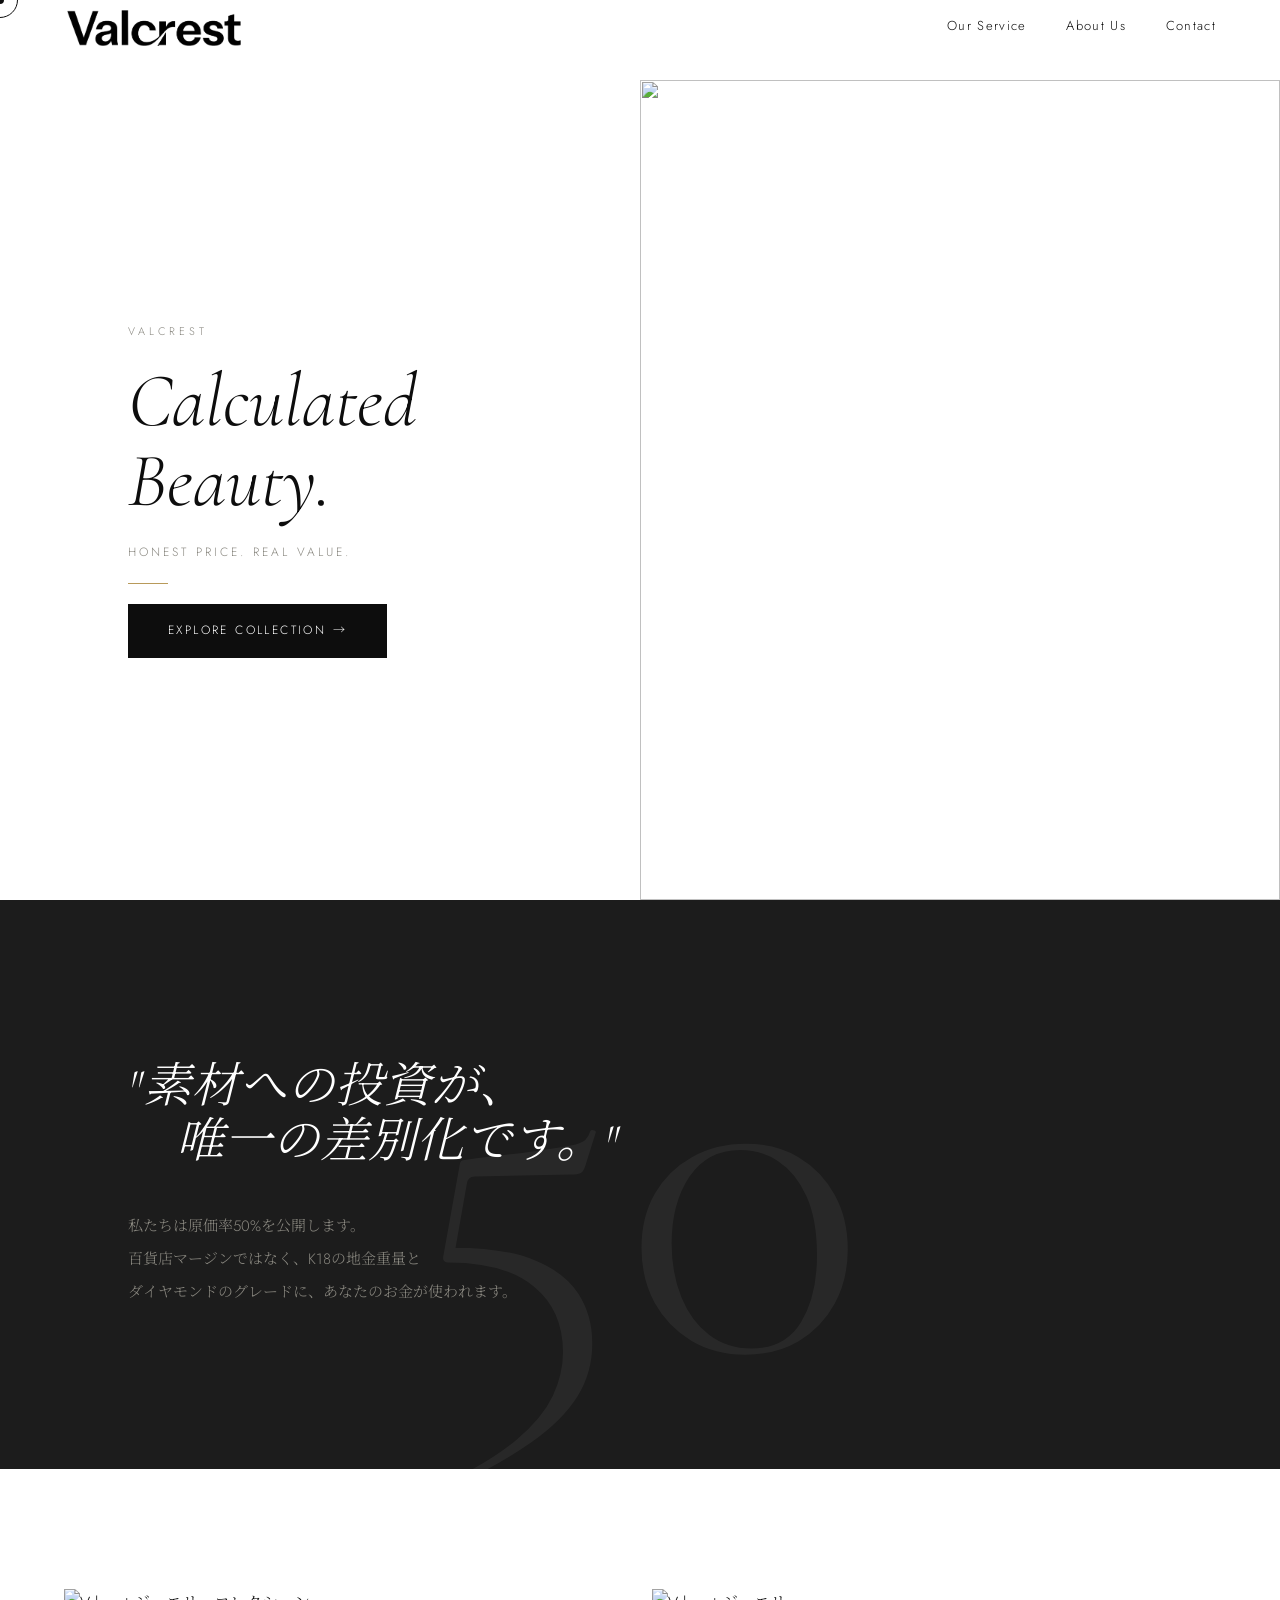
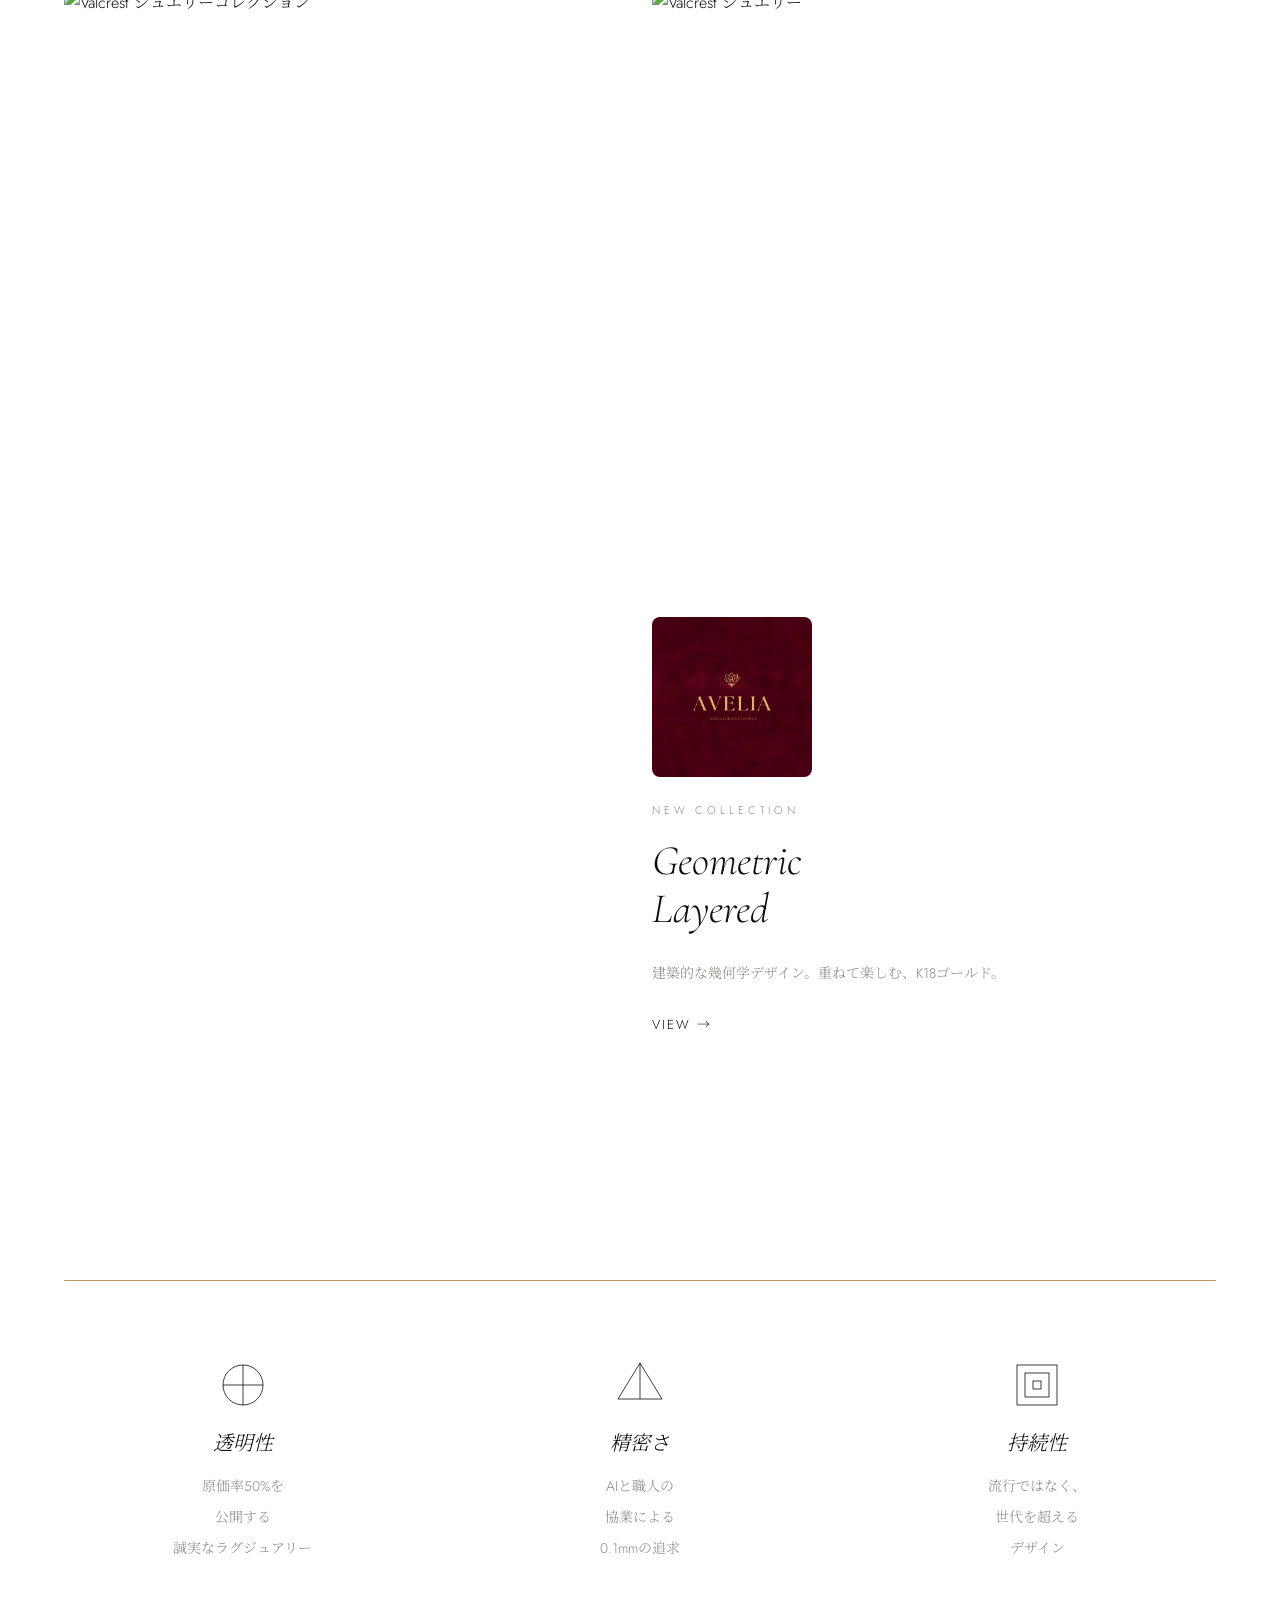
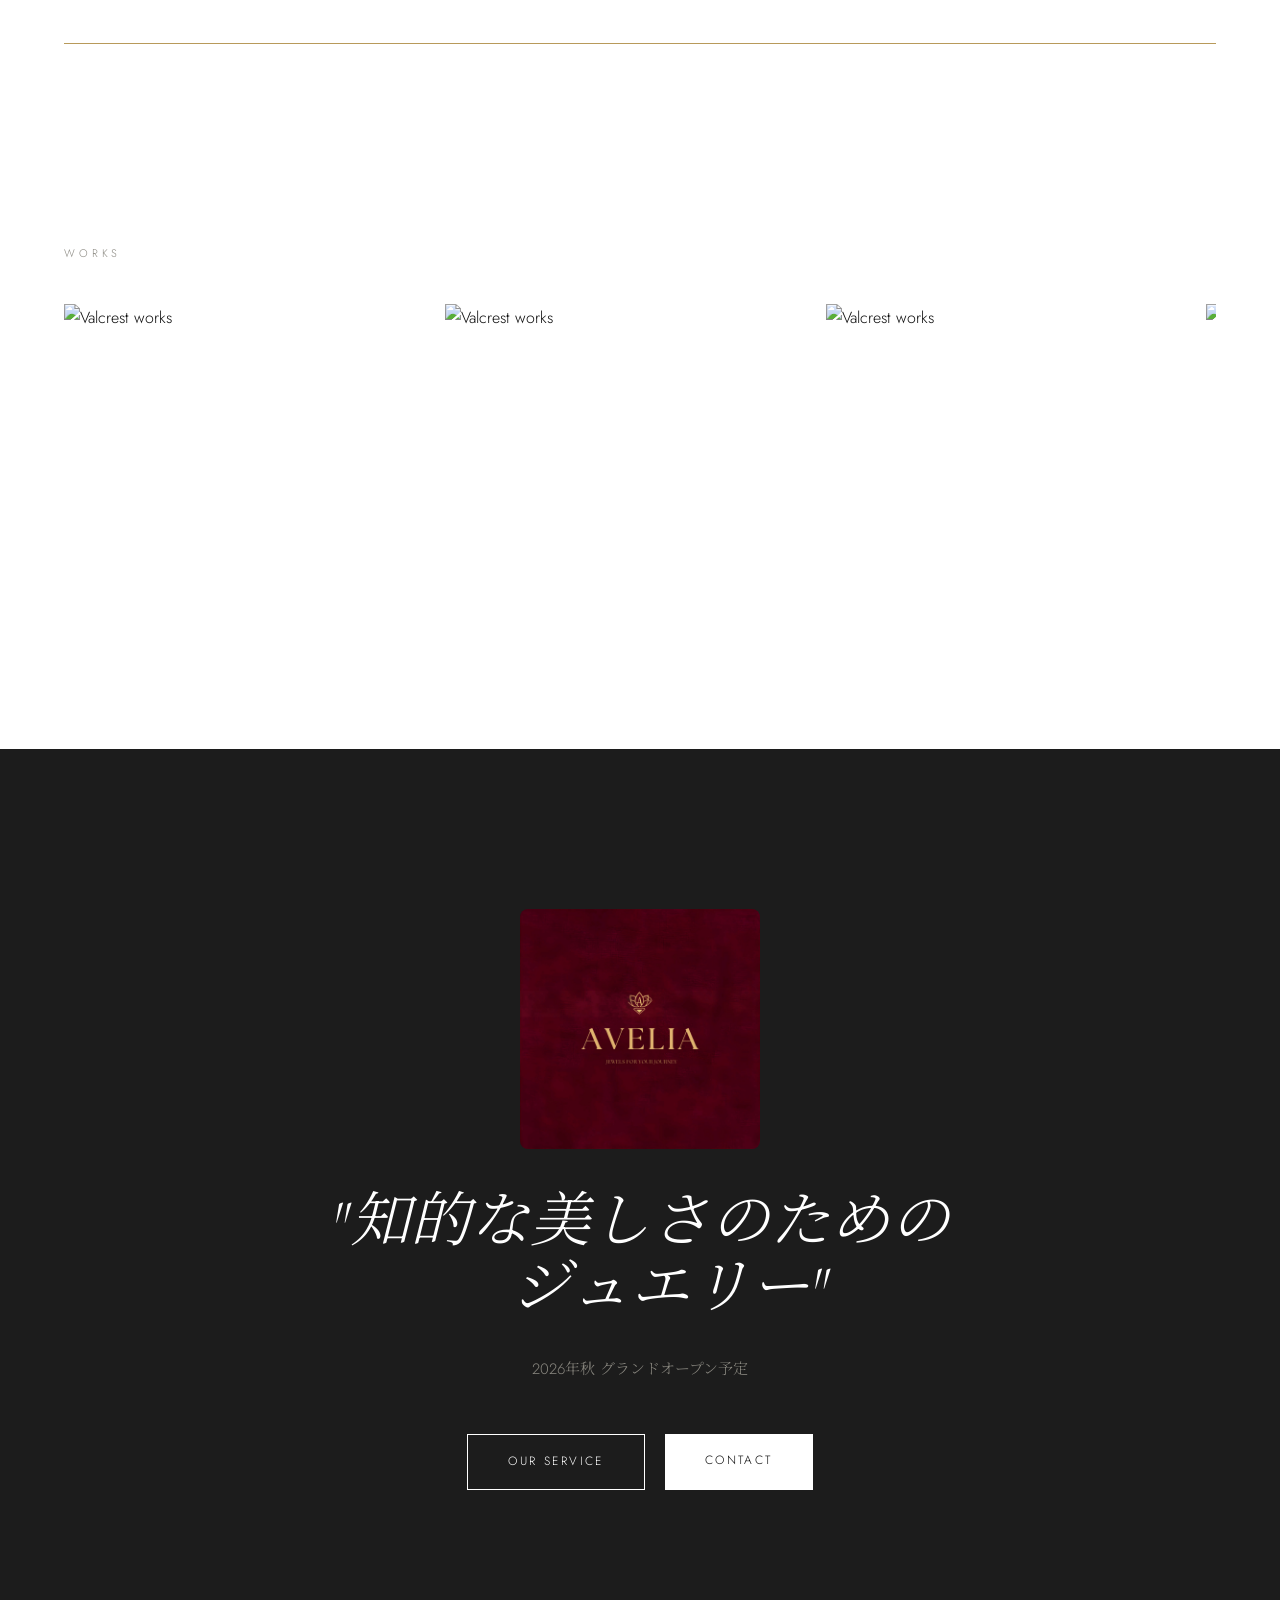
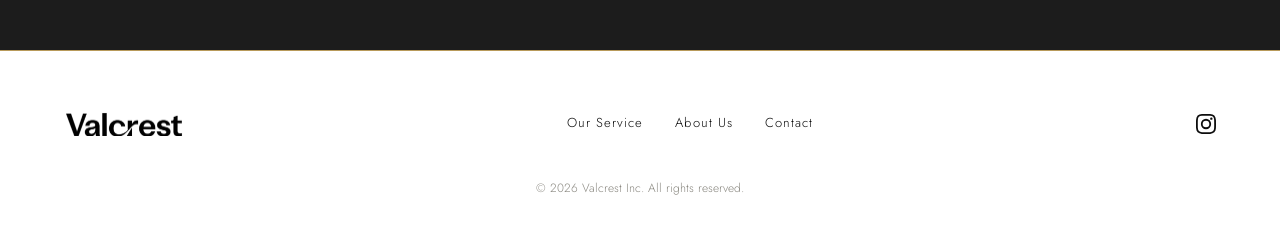
==== commit 9a2b2c0a: "chore: remove X and LINE links, keep Instagram only Co-Authored-By: Claude Opus 4.6 (1M context) <no" ====
--- a/index.html
+++ b/index.html
@@ -181,9 +181,6 @@
         <a href="https://www.instagram.com/valcrest_jp/" target="_blank" rel="noopener noreferrer" aria-label="Instagram">
           <svg viewBox="0 0 24 24" xmlns="http://www.w3.org/2000/svg"><path d="M12 2.163c3.204 0 3.584.012 4.85.07 3.252.148 4.771 1.691 4.919 4.919.058 1.265.069 1.645.069 4.849 0 3.205-.012 3.584-.069 4.849-.149 3.225-1.664 4.771-4.919 4.919-1.266.058-1.644.07-4.85.07-3.204 0-3.584-.012-4.849-.07-3.26-.149-4.771-1.699-4.919-4.92-.058-1.265-.07-1.644-.07-4.849 0-3.204.013-3.583.07-4.849.149-3.227 1.664-4.771 4.919-4.919 1.266-.057 1.645-.069 4.849-.069zM12 0C8.741 0 8.333.014 7.053.072 2.695.272.273 2.69.073 7.052.014 8.333 0 8.741 0 12c0 3.259.014 3.668.072 4.948.2 4.358 2.618 6.78 6.98 6.98C8.333 23.986 8.741 24 12 24c3.259 0 3.668-.014 4.948-.072 4.354-.2 6.782-2.618 6.979-6.98.059-1.28.073-1.689.073-4.948 0-3.259-.014-3.667-.072-4.947-.196-4.354-2.617-6.78-6.979-6.98C15.668.014 15.259 0 12 0zm0 5.838a6.162 6.162 0 100 12.324 6.162 6.162 0 000-12.324zM12 16a4 4 0 110-8 4 4 0 010 8zm6.406-11.845a1.44 1.44 0 100 2.881 1.44 1.44 0 000-2.881z"/></svg>
         </a>
-        <a href="https://x.com/valcrest_jp" target="_blank" rel="noopener noreferrer" aria-label="X">
-          <svg viewBox="0 0 24 24" xmlns="http://www.w3.org/2000/svg"><path d="M18.244 2.25h3.308l-7.227 8.26 8.502 11.24H16.17l-5.214-6.817L4.99 21.75H1.68l7.73-8.835L1.254 2.25H8.08l4.713 6.231zm-1.161 17.52h1.833L7.084 4.126H5.117z"/></svg>
-        </a>
       </div>
     </div>
     <p class="footer-copyright">&copy; 2026 Valcrest Inc. All rights reserved.</p>
--- a/css/style.css
+++ b/css/style.css
@@ -30,6 +30,7 @@
 html {
   scroll-behavior: smooth;
   -webkit-text-size-adjust: 100%;
+  overflow-x: hidden;
 }
 
 body {
@@ -1373,7 +1374,11 @@
 
   .page-hero-split .page-hero-image {
     width: 100%;
-    height: 40vh;
+    height: 55vh;
+  }
+
+  .page-hero-split .page-hero-image img {
+    object-position: center 40%;
   }
 
   .page-hero-fullimage img {
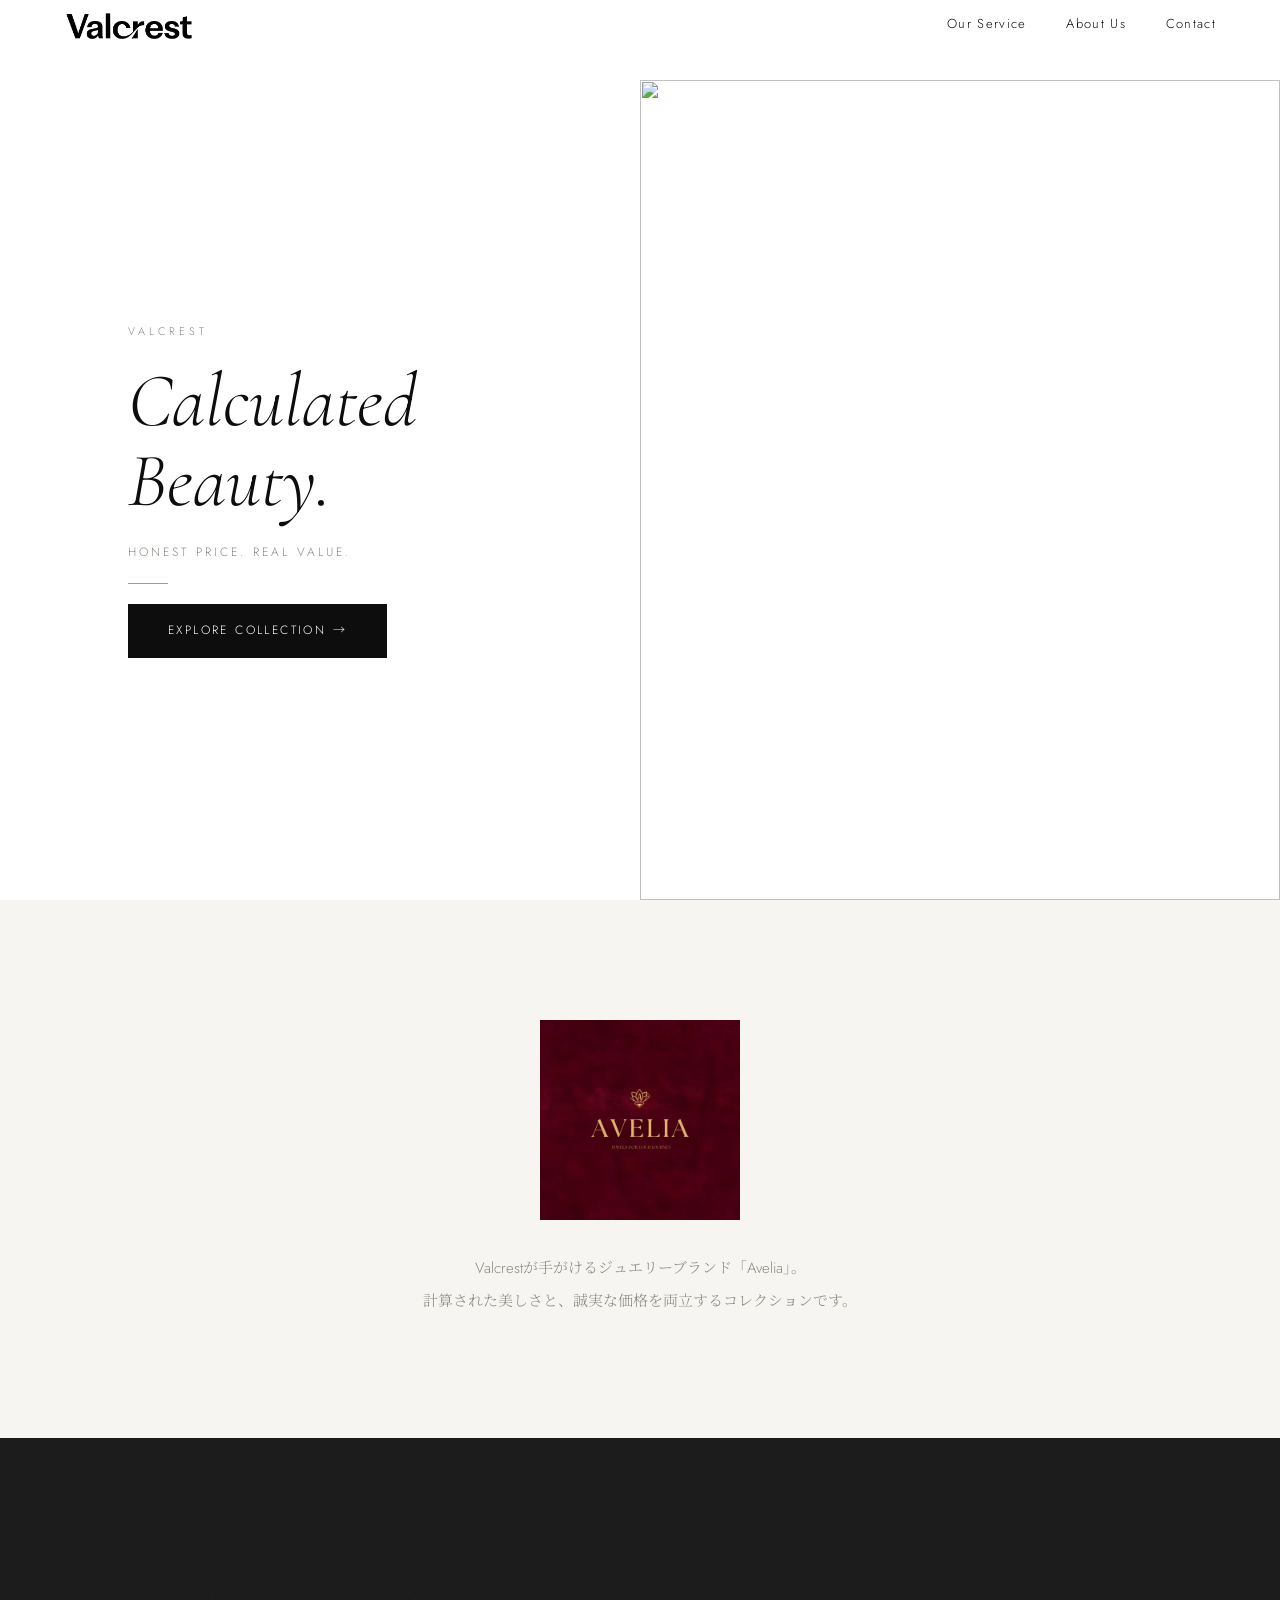
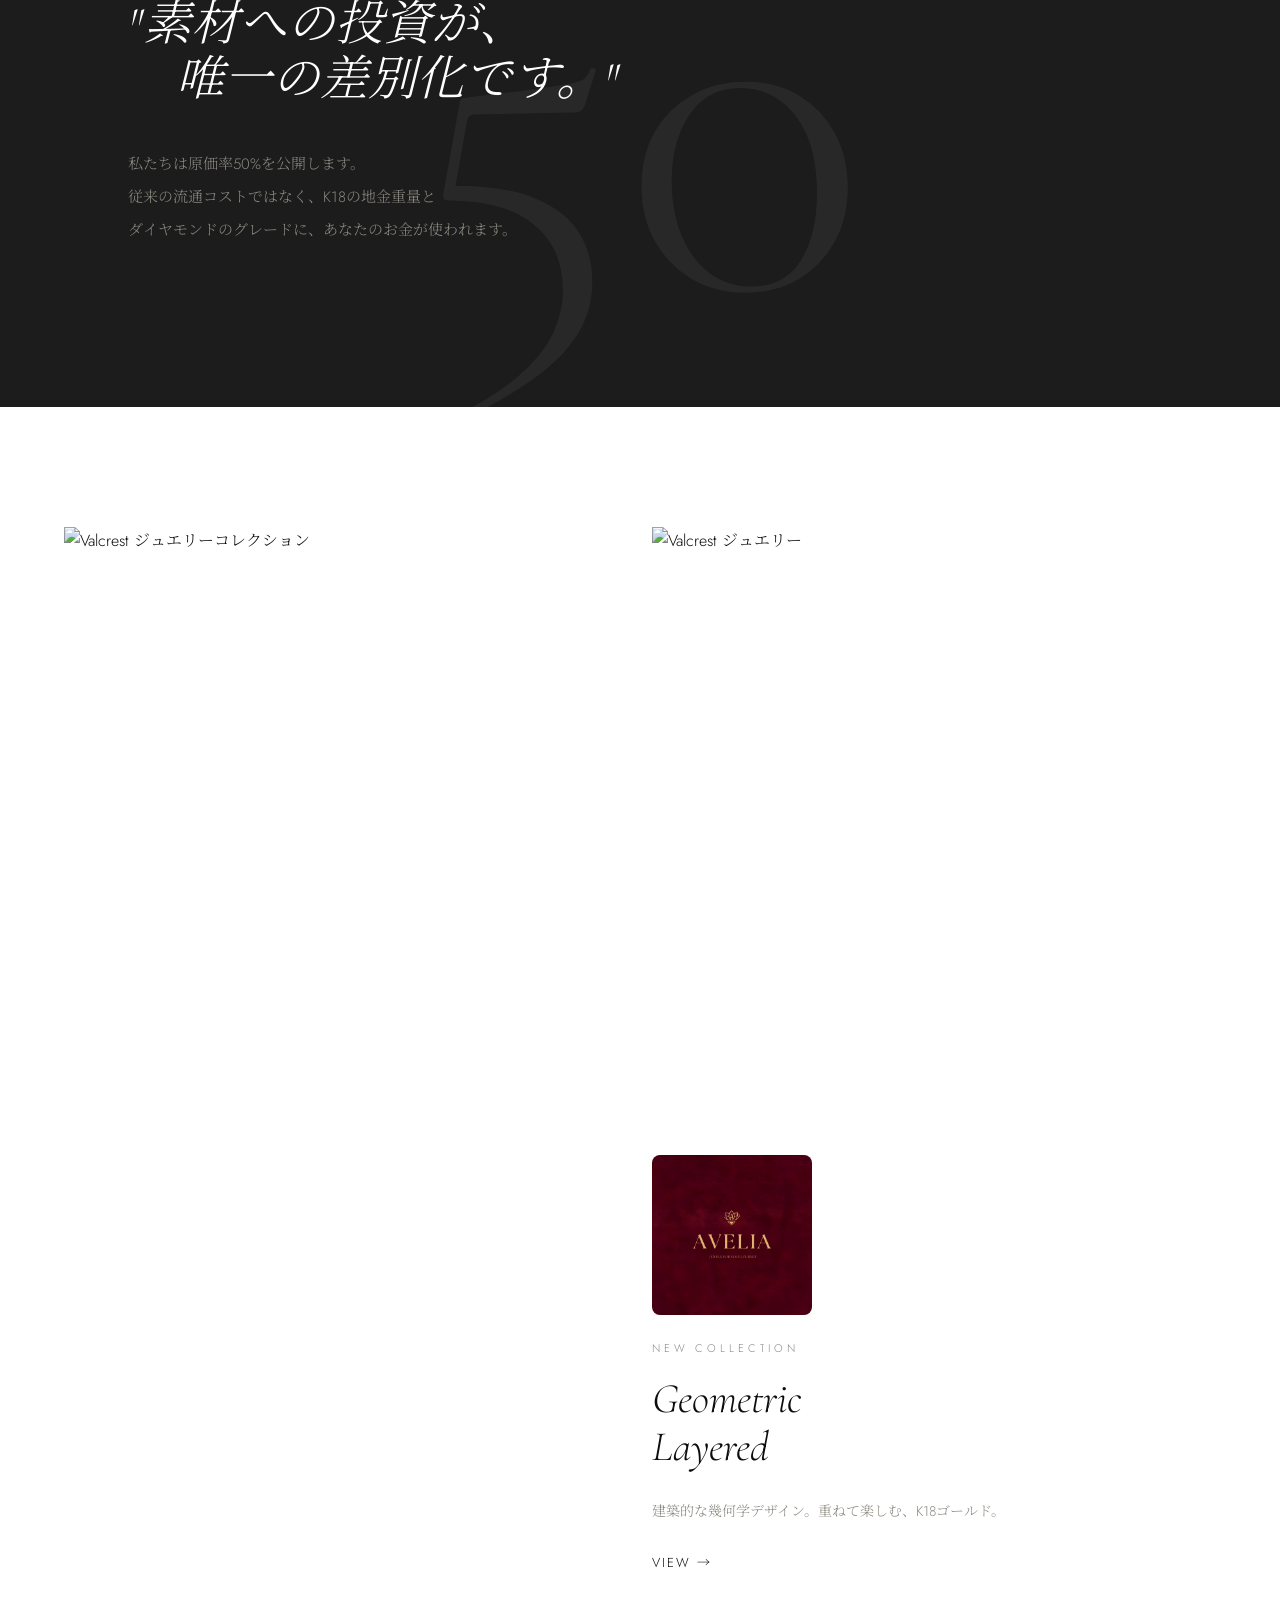
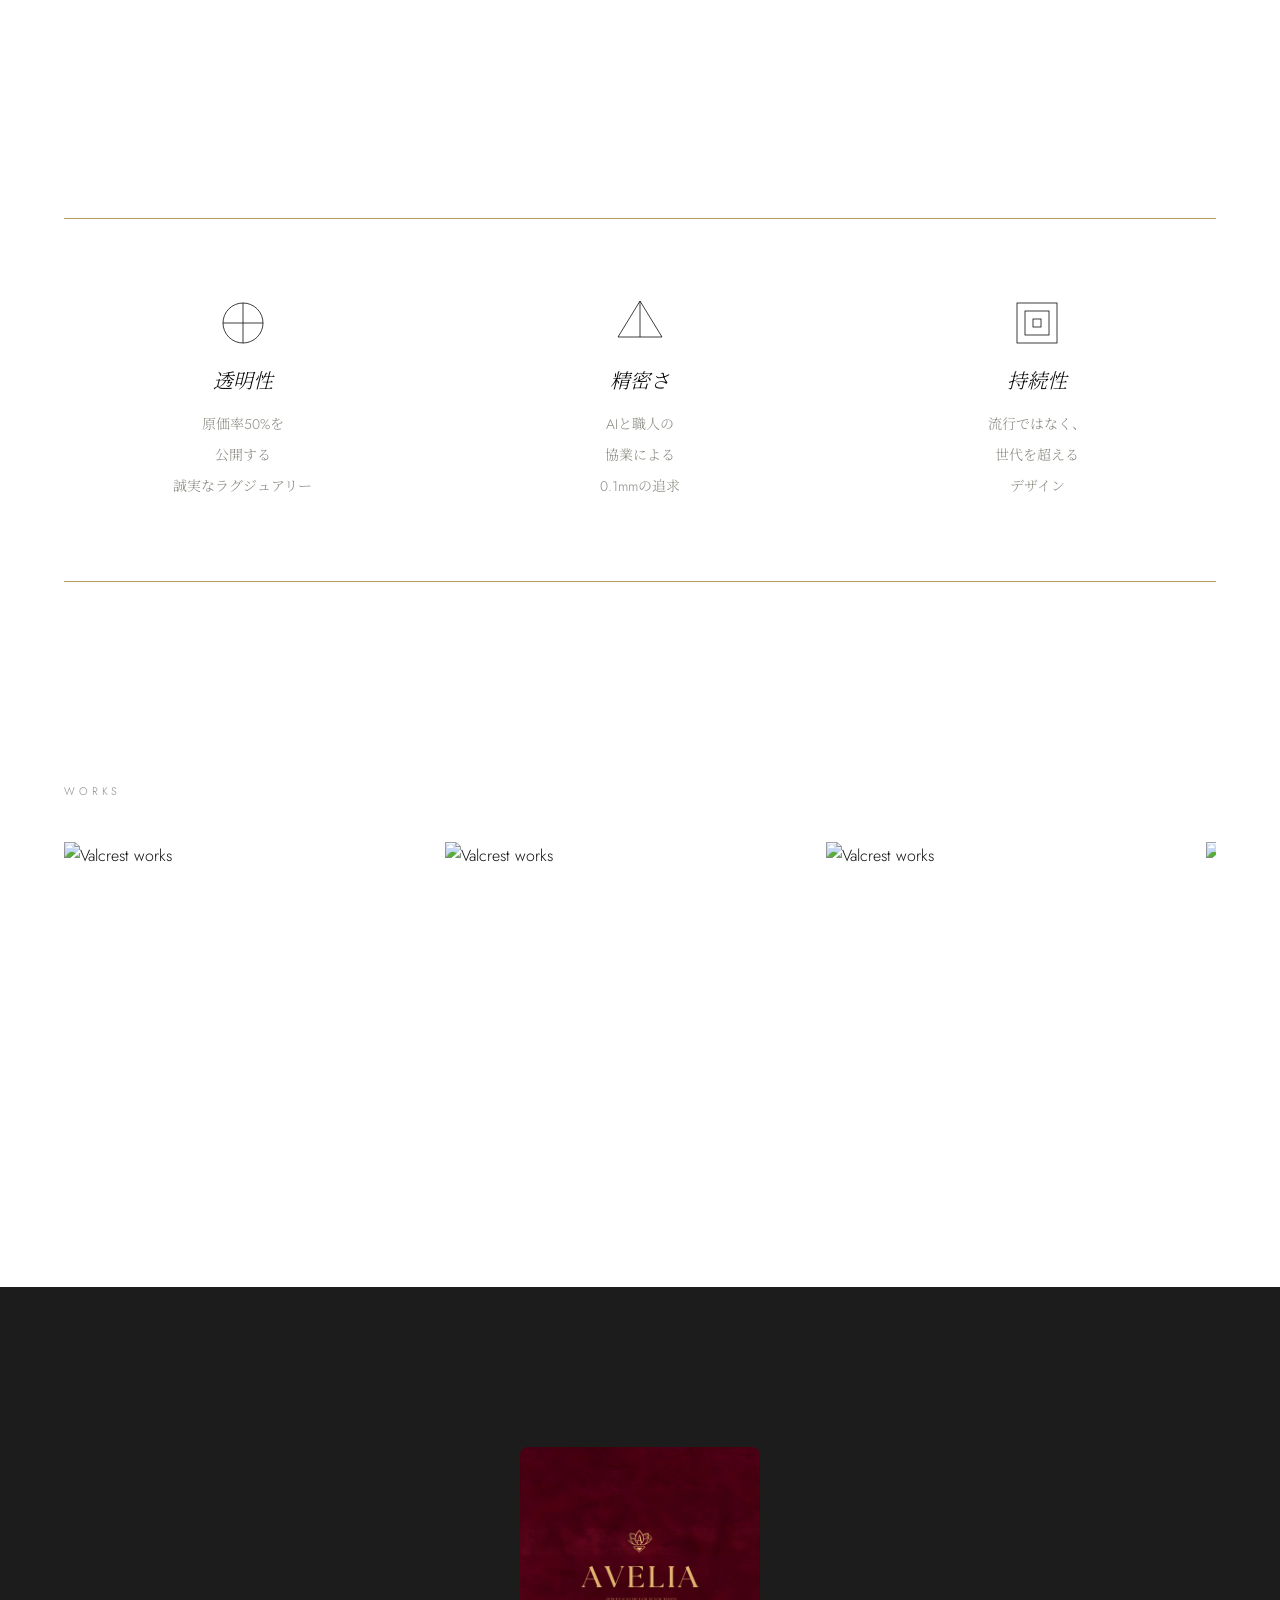
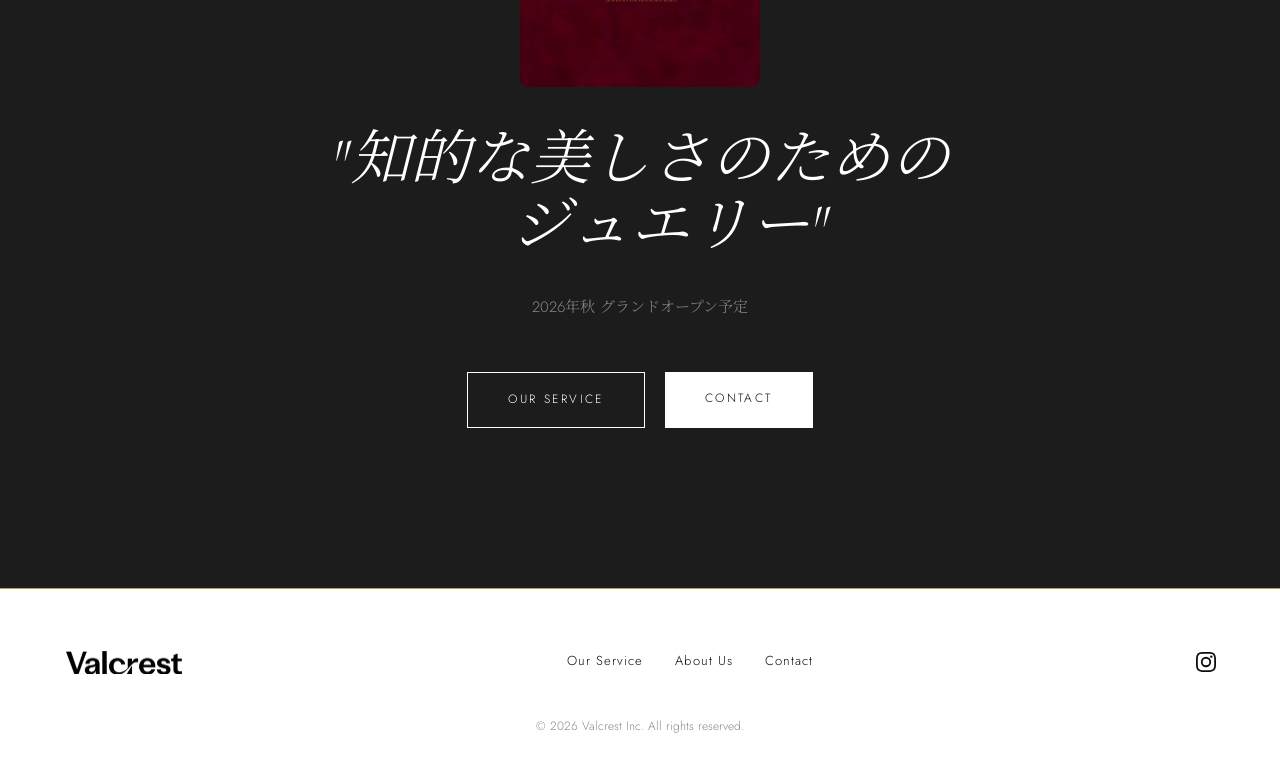
==== commit 958417be: "feat: 10-item refinement batch 1. Logo 70% smaller with equal header padding 2. About US hero text n" ====
--- a/index.html
+++ b/index.html
@@ -3,7 +3,7 @@
 <head>
   <meta charset="UTF-8">
   <meta name="viewport" content="width=device-width, initial-scale=1.0">
-  <meta name="description" content="Valcrest — 原価率50%の透明性と、AIが生み出す計算された美しさ。28〜38歳の専門職女性のためのD2Cジュエリーブランド。">
+  <meta name="description" content="Valcrest — 原価率50%の透明性と、AIが生み出す計算された美しさ。大人の女性のためのD2Cジュエリーブランド。">
   <meta property="og:title" content="Valcrest | Calculated Beauty. Honest Price.">
   <meta property="og:image" content="https://images.unsplash.com/photo-1515562141207-7a88fb7ce338?w=1200">
   <title>Valcrest | Calculated Beauty. Honest Price.</title>
@@ -66,6 +66,14 @@
       </div>
     </section>
 
+    <!-- Section: Avelia Brand Introduction -->
+    <section class="section avelia-intro">
+      <div class="avelia-intro-inner fade-in-up">
+        <img src="images/avelia_combined.png" alt="Avelia - Jewels for your journey" class="avelia-intro-logo" loading="lazy">
+        <p class="body-text" style="margin-top:32px;text-align:center;">Valcrestが手がけるジュエリーブランド「Avelia」。<br>計算された美しさと、誠実な価格を両立するコレクションです。</p>
+      </div>
+    </section>
+
     <!-- Section 2: Brand Statement (黒背景) -->
     <section class="section section-dark brand-statement">
       <div class="brand-statement-watermark">50</div>
@@ -73,7 +81,7 @@
         <h2 class="heading-md text-white fade-in-up" style="font-style:italic;">"素材への投資が、<br>　唯一の差別化です。"</h2>
         <p class="body-text fade-in-up" data-delay="0.2" style="margin-top:40px;">
           私たちは原価率50%を公開します。<br>
-          百貨店マージンではなく、K18の地金重量と<br>
+          従来の流通コストではなく、K18の地金重量と<br>
           ダイヤモンドのグレードに、あなたのお金が使われます。
         </p>
       </div>
--- a/css/style.css
+++ b/css/style.css
@@ -234,14 +234,14 @@
   left: 0;
   width: 100%;
   z-index: 1000;
-  padding: 2px 5vw;
+  padding: 0 5vw;
   display: flex;
   align-items: center;
   justify-content: space-between;
   background: var(--white);
   border-bottom: 1px solid transparent;
   transition: background 0.3s ease, border-color 0.3s ease, backdrop-filter 0.3s ease;
-  height: 56px;
+  height: 52px;
 }
 
 .nav.scrolled {
@@ -263,8 +263,8 @@
 
 .nav-logo img {
   display: block;
-  height: 36px;
-  width: 180px;
+  height: 26px;
+  width: 130px;
   object-fit: cover;
   object-position: center 18%;
 }
@@ -309,7 +309,7 @@
   width: 32px;
   height: 32px;
   position: relative;
-  z-index: 1002;
+  z-index: 1100;
 }
 
 .hamburger span {
@@ -406,7 +406,7 @@
 }
 
 .avelia-service-logo {
-  width: 160px;
+  width: 220px;
   height: auto;
   border-radius: 8px;
   margin-top: 24px;
@@ -510,40 +510,29 @@
   color: var(--gray-mid);
 }
 
-/* --- Custom Cursor --- */
-.cursor-dot {
-  position: fixed;
-  top: 0;
-  left: 0;
-  width: 8px;
-  height: 8px;
-  background: var(--black);
-  border-radius: 50%;
-  pointer-events: none;
-  z-index: 9999;
-  transform: translate(-50%, -50%);
-  display: none;
-}
-
+/* --- Avelia Intro Section --- */
+.avelia-intro {
+  padding: 80px 5vw;
+  background: var(--off-white);
+}
+
+.avelia-intro-inner {
+  max-width: 600px;
+  margin: 0 auto;
+  display: flex;
+  flex-direction: column;
+  align-items: center;
+}
+
+.avelia-intro-logo {
+  width: 200px;
+  height: auto;
+}
+
+/* --- Custom Cursor (disabled) --- */
+.cursor-dot,
 .cursor-ring {
-  position: fixed;
-  top: 0;
-  left: 0;
-  width: 36px;
-  height: 36px;
-  border: 1px solid var(--black);
-  border-radius: 50%;
-  pointer-events: none;
-  z-index: 9998;
-  transform: translate(-50%, -50%);
-  transition: width 0.3s ease, height 0.3s ease, border-color 0.3s ease;
-  display: none;
-}
-
-.cursor-ring.hover {
-  width: 60px;
-  height: 60px;
-  border-color: var(--gold);
+  display: none !important;
 }
 
 /* --- Scroll Animations --- */
@@ -1118,8 +1107,9 @@
 /* --- Contact Page --- */
 .contact-row {
   display: flex;
-  gap: 80px;
-  max-width: 1200px;
+  flex-direction: column;
+  gap: 60px;
+  max-width: 720px;
   margin: 0 auto;
 }
 
@@ -1382,12 +1372,16 @@
   }
 
   .page-hero-fullimage img {
-    height: 50vh;
+    height: 60vh;
   }
 
   .page-hero-overlay-text {
-    bottom: 40px;
+    bottom: 30px;
     left: 7vw;
+  }
+
+  .page-hero-overlay-text .heading-xl {
+    font-size: 48px;
   }
 
   .page-hero-simple {
@@ -1431,8 +1425,4 @@
   }
 
   /* Contact mobile */
-  .contact-row {
-    flex-direction: column;
-    gap: 60px;
-  }
-}
+}
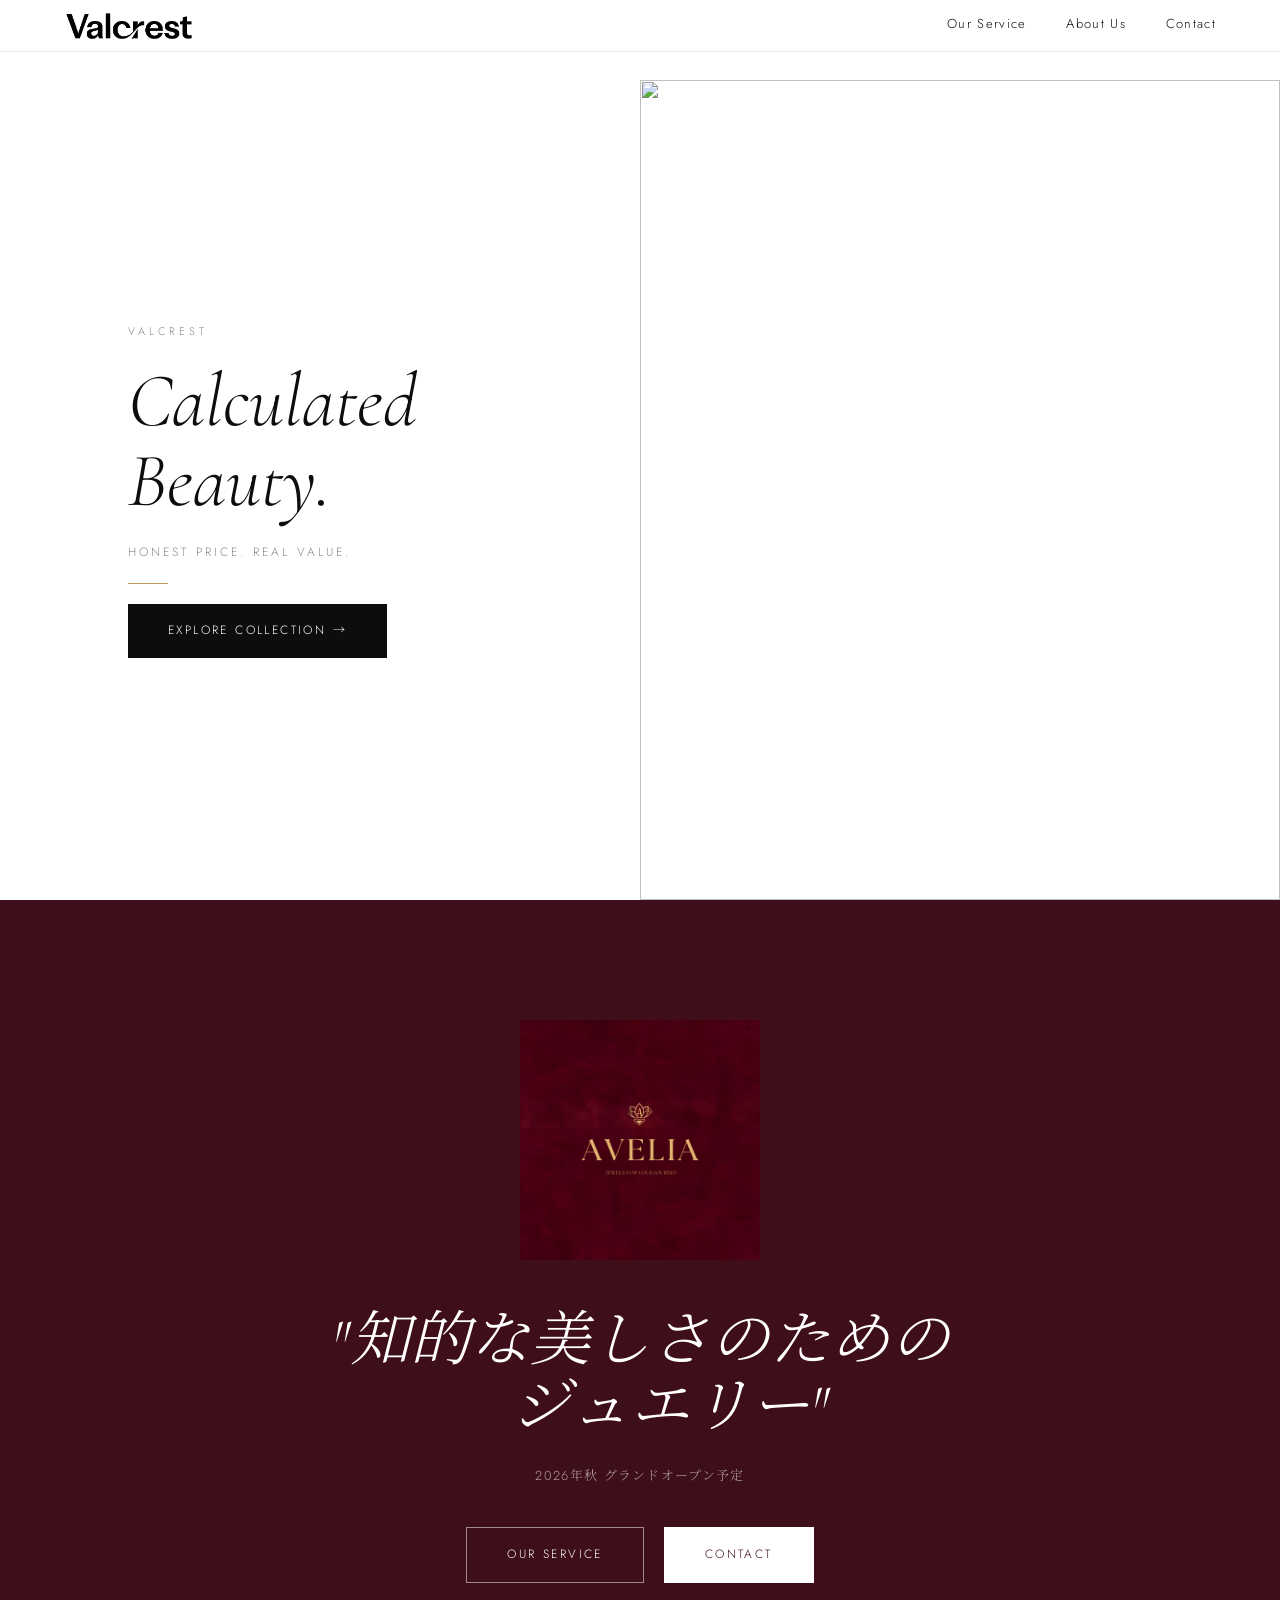
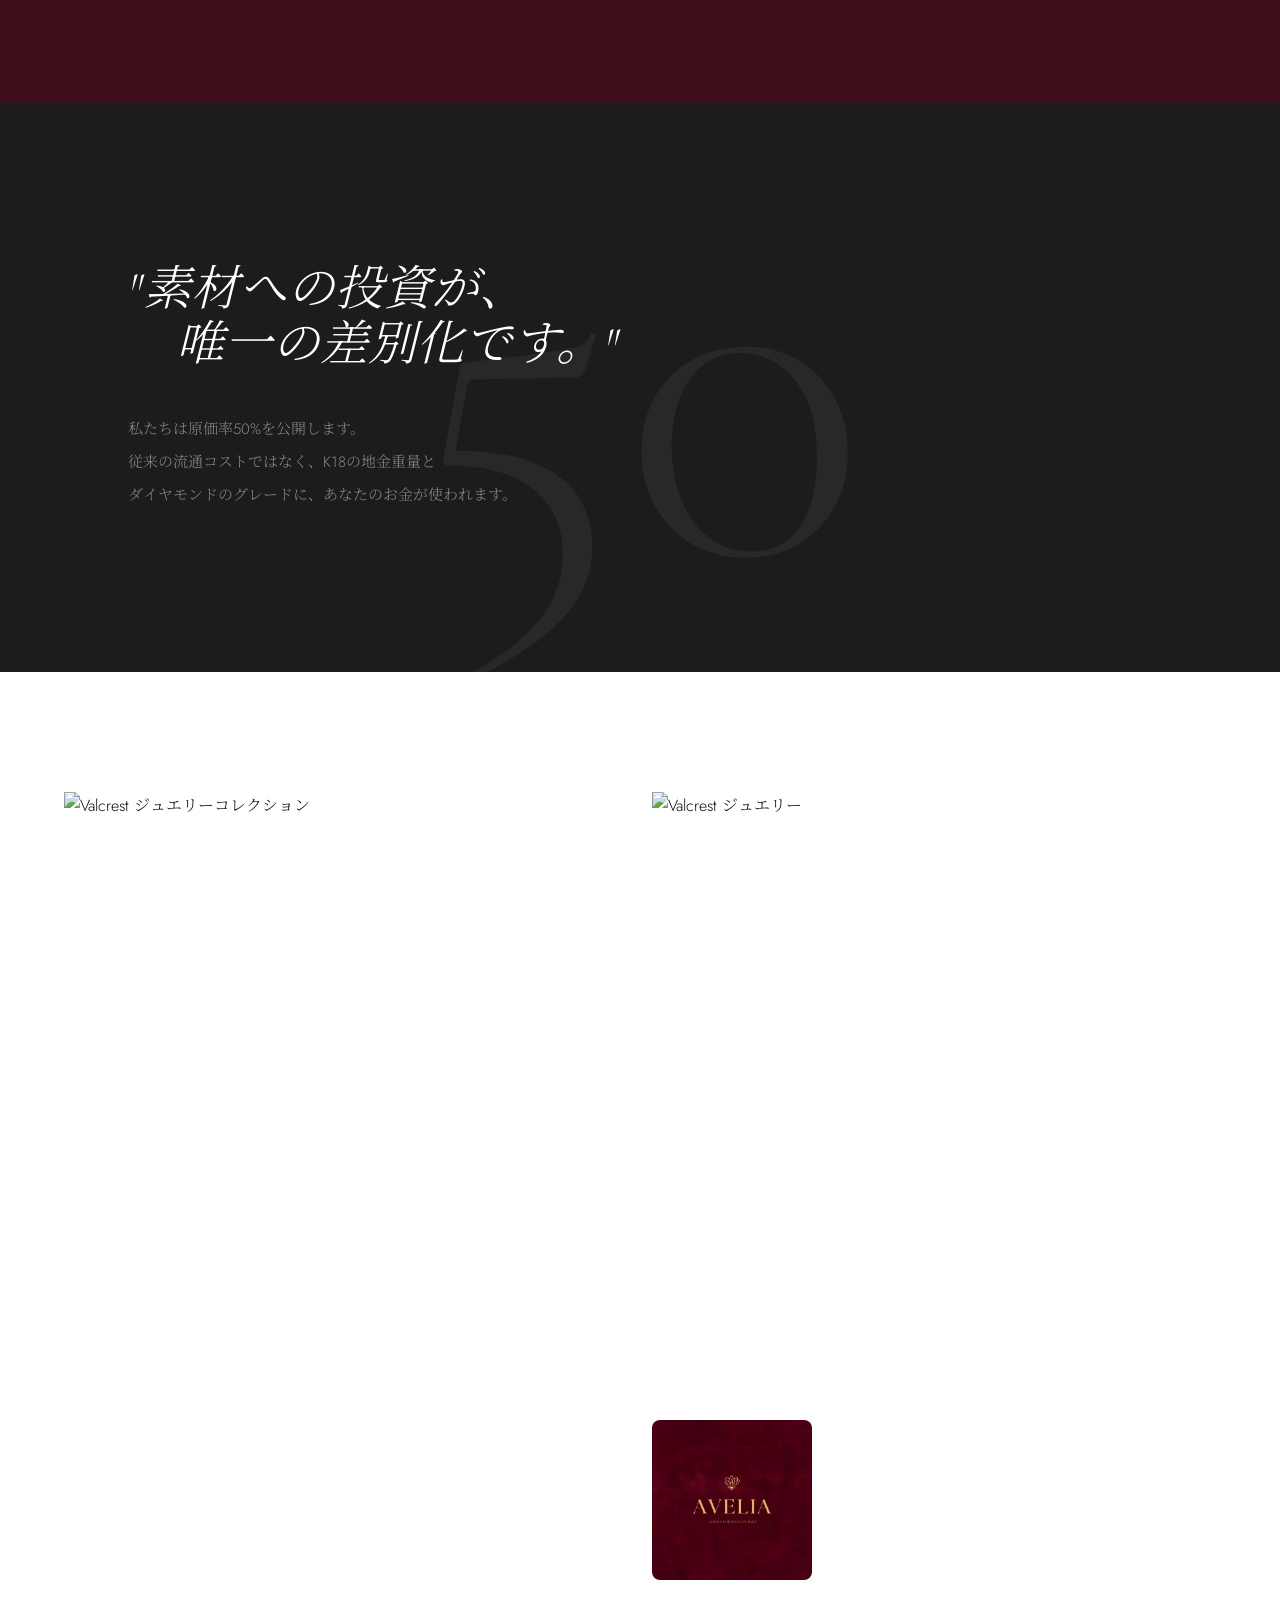
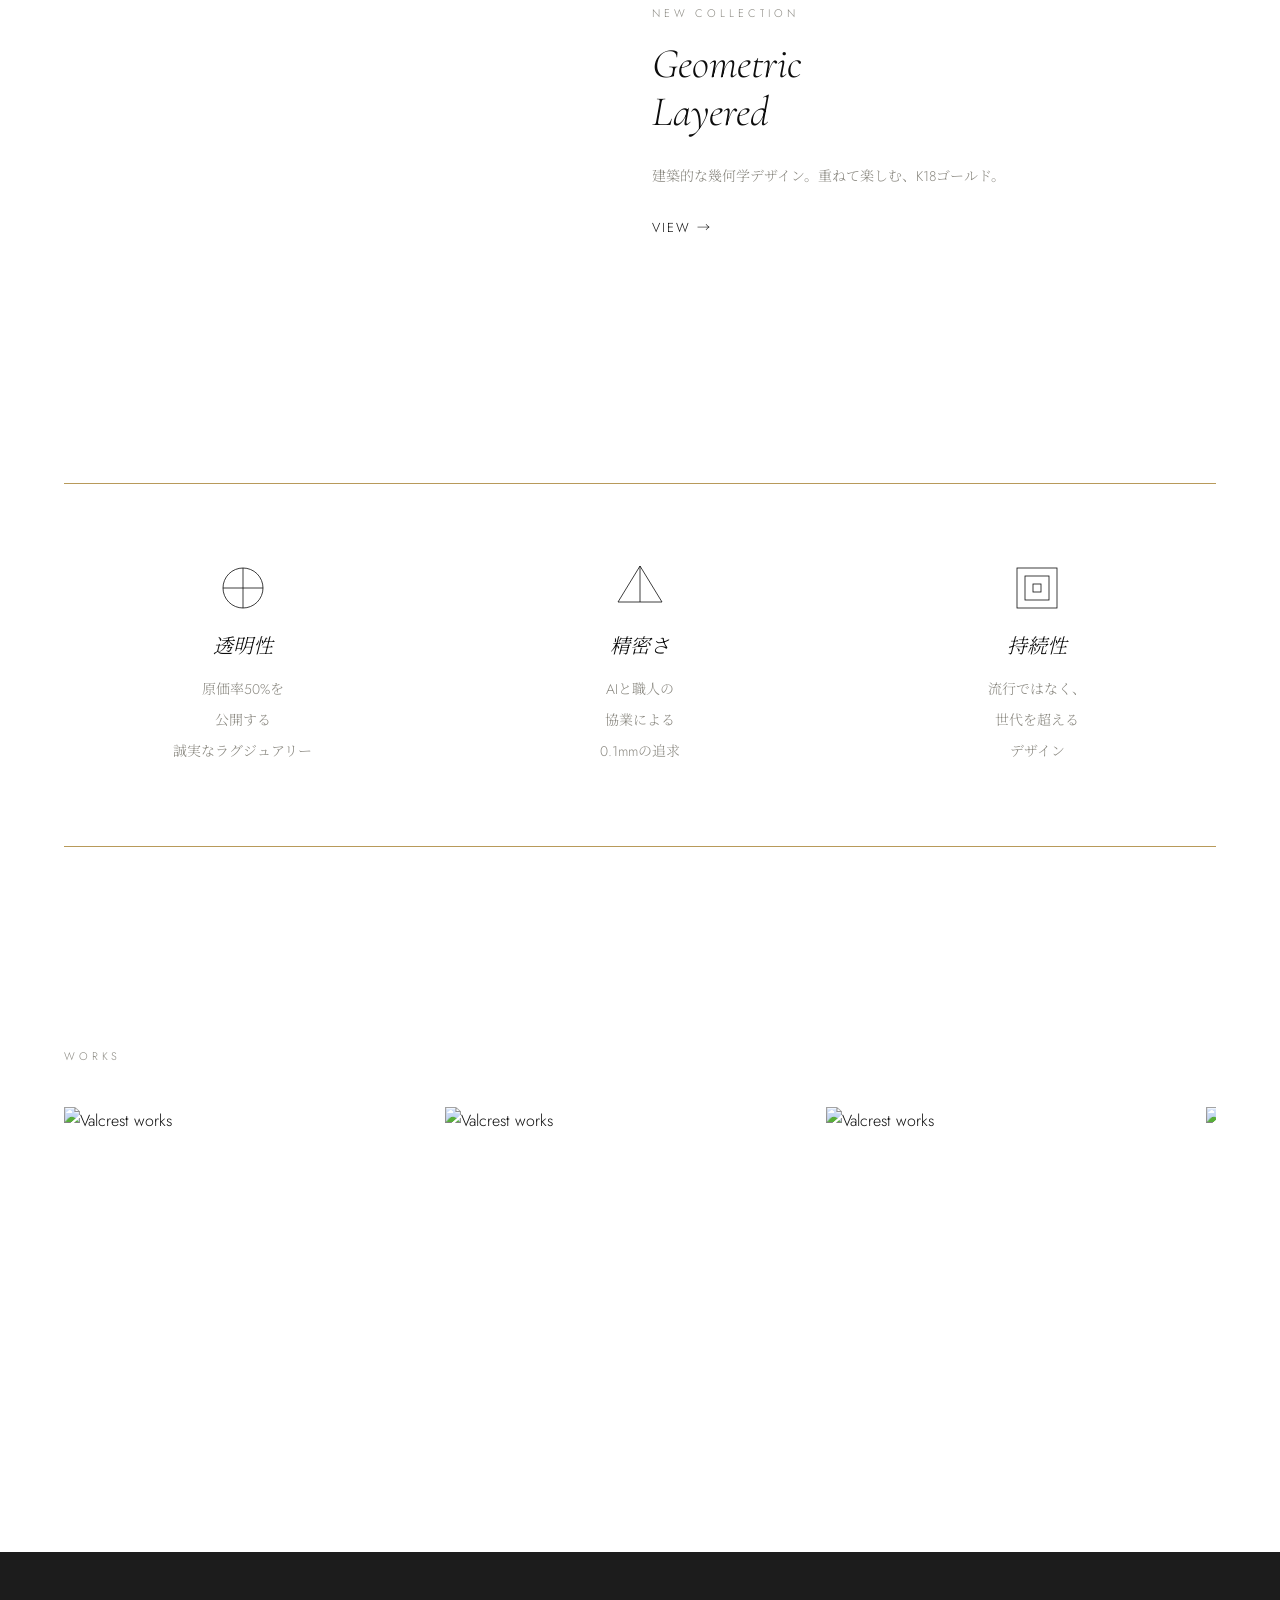
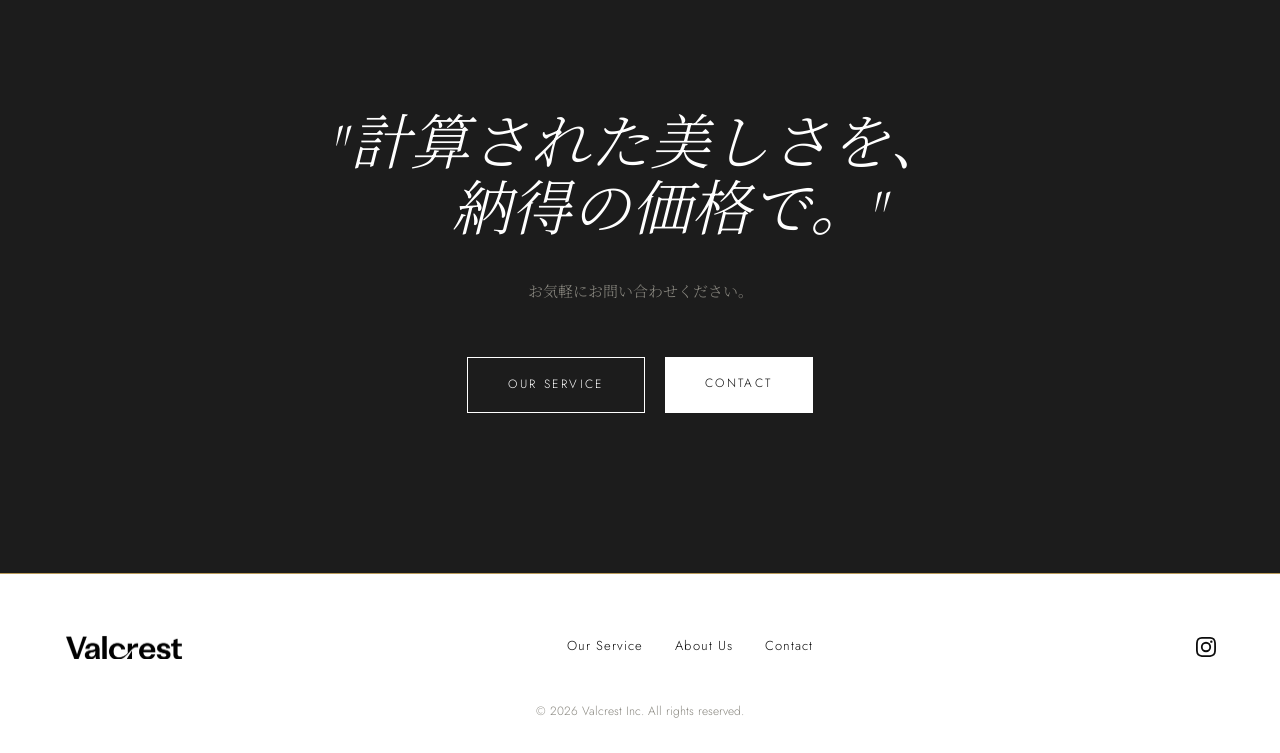
==== commit 3a5e702a: "feat: fix browser back white screen, redesign Avelia section 1. Fix page transition white screen on " ====
--- a/index.html
+++ b/index.html
@@ -8,7 +8,9 @@
   <meta property="og:image" content="https://images.unsplash.com/photo-1515562141207-7a88fb7ce338?w=1200">
   <title>Valcrest | Calculated Beauty. Honest Price.</title>
 
+  <link rel="icon" type="image/svg+xml" href="images/favicon.svg">
   <link rel="preconnect" href="https://fonts.googleapis.com">
+  <link rel="icon" type="image/svg+xml" href="images/favicon.svg">
   <link rel="preconnect" href="https://fonts.gstatic.com" crossorigin>
   <link href="https://fonts.googleapis.com/css2?family=Cormorant+Garamond:ital,wght@0,300;0,400;1,300;1,400&family=Jost:wght@300;400&family=Noto+Serif+JP:wght@300;400&display=swap" rel="stylesheet">
 
@@ -42,6 +44,9 @@
 
   <!-- Mobile Nav Overlay -->
   <div class="nav-overlay">
+    <button class="nav-overlay-close" aria-label="メニューを閉じる">
+      <svg width="24" height="24" viewBox="0 0 24 24" fill="none" stroke="#0D0D0D" stroke-width="1.5"><line x1="4" y1="4" x2="20" y2="20"/><line x1="20" y1="4" x2="4" y2="20"/></svg>
+    </button>
     <a href="index.html" class="active">Home</a>
     <a href="service.html">Our Service</a>
     <a href="about.html">About Us</a>
@@ -66,11 +71,16 @@
       </div>
     </section>
 
-    <!-- Section: Avelia Brand Introduction -->
+    <!-- Section: Avelia Brand Introduction (バーガンディ背景) -->
     <section class="section avelia-intro">
       <div class="avelia-intro-inner fade-in-up">
         <img src="images/avelia_combined.png" alt="Avelia - Jewels for your journey" class="avelia-intro-logo" loading="lazy">
-        <p class="body-text" style="margin-top:32px;text-align:center;">Valcrestが手がけるジュエリーブランド「Avelia」。<br>計算された美しさと、誠実な価格を両立するコレクションです。</p>
+        <h2 class="heading-lg avelia-intro-heading fade-in-up" data-delay="0.1">"知的な美しさのための<br>　ジュエリー"</h2>
+        <p class="avelia-intro-text fade-in-up" data-delay="0.2">2026年秋 グランドオープン予定</p>
+        <div class="cta-buttons fade-in-up" data-delay="0.3">
+          <a href="service.html" class="btn btn-outline-white">OUR SERVICE</a>
+          <a href="contact.html" class="btn btn-white">CONTACT</a>
+        </div>
       </div>
     </section>
 
@@ -162,9 +172,8 @@
     <!-- Section 6: CTA (黒背景) -->
     <section class="section section-dark cta-section">
       <div class="text-center">
-        <img src="images/avelia_combined.png" alt="Avelia - Jewels for your journey" class="avelia-cta-logo fade-in-up" loading="lazy">
-        <h2 class="heading-lg text-white fade-in-up" style="font-style:italic;margin-top:40px;">"知的な美しさのための<br>　ジュエリー"</h2>
-        <p class="body-text fade-in-up" data-delay="0.2" style="margin-top:32px;">2026年秋 グランドオープン予定</p>
+        <h2 class="heading-lg text-white fade-in-up" style="font-style:italic;">"計算された美しさを、<br>　納得の価格で。"</h2>
+        <p class="body-text fade-in-up" data-delay="0.2" style="margin-top:32px;">お気軽にお問い合わせください。</p>
         <div class="cta-buttons fade-in-up" data-delay="0.3">
           <a href="service.html" class="btn btn-outline-white">OUR SERVICE</a>
           <a href="contact.html" class="btn btn-black" style="background:var(--white);color:var(--black);">CONTACT</a>
--- a/css/style.css
+++ b/css/style.css
@@ -239,7 +239,7 @@
   align-items: center;
   justify-content: space-between;
   background: var(--white);
-  border-bottom: 1px solid transparent;
+  border-bottom: 1px solid var(--gray-light);
   transition: background 0.3s ease, border-color 0.3s ease, backdrop-filter 0.3s ease;
   height: 52px;
 }
@@ -364,6 +364,17 @@
   pointer-events: all;
 }
 
+.nav-overlay-close {
+  position: absolute;
+  top: 16px;
+  right: 5vw;
+  background: none;
+  border: none;
+  padding: 8px;
+  cursor: pointer;
+  z-index: 1102;
+}
+
 .nav-overlay a {
   font-family: var(--font-heading);
   font-weight: 300;
@@ -512,12 +523,13 @@
 
 /* --- Avelia Intro Section --- */
 .avelia-intro {
-  padding: 80px 5vw;
-  background: var(--off-white);
+  padding: 120px 5vw;
+  background: #3E0E1A;
+  text-align: center;
 }
 
 .avelia-intro-inner {
-  max-width: 600px;
+  max-width: 700px;
   margin: 0 auto;
   display: flex;
   flex-direction: column;
@@ -525,8 +537,48 @@
 }
 
 .avelia-intro-logo {
-  width: 200px;
+  width: 240px;
   height: auto;
+}
+
+.avelia-intro-heading {
+  color: var(--white);
+  font-style: italic;
+  margin-top: 48px;
+}
+
+.avelia-intro-text {
+  font-family: var(--font-body);
+  font-weight: 300;
+  font-size: 13px;
+  color: rgba(255, 255, 255, 0.6);
+  margin-top: 24px;
+  letter-spacing: 0.1em;
+}
+
+.avelia-intro .btn-white {
+  background: var(--white);
+  color: #3E0E1A;
+  border: 1px solid var(--white);
+}
+
+.avelia-intro .btn-white:hover {
+  background: transparent;
+  color: var(--white);
+}
+
+.avelia-intro .btn-outline-white {
+  border-color: rgba(255, 255, 255, 0.5);
+  color: var(--white);
+}
+
+.avelia-intro .btn-outline-white:hover {
+  background: var(--white);
+  color: #3E0E1A;
+}
+
+.avelia-intro .cta-buttons {
+  margin-top: 40px;
 }
 
 /* --- Custom Cursor (disabled) --- */
@@ -1270,6 +1322,11 @@
     display: flex;
   }
 
+  .nav-logo img {
+    height: 18px;
+    width: 91px;
+  }
+
   .footer-inner {
     flex-direction: column;
     gap: 30px;
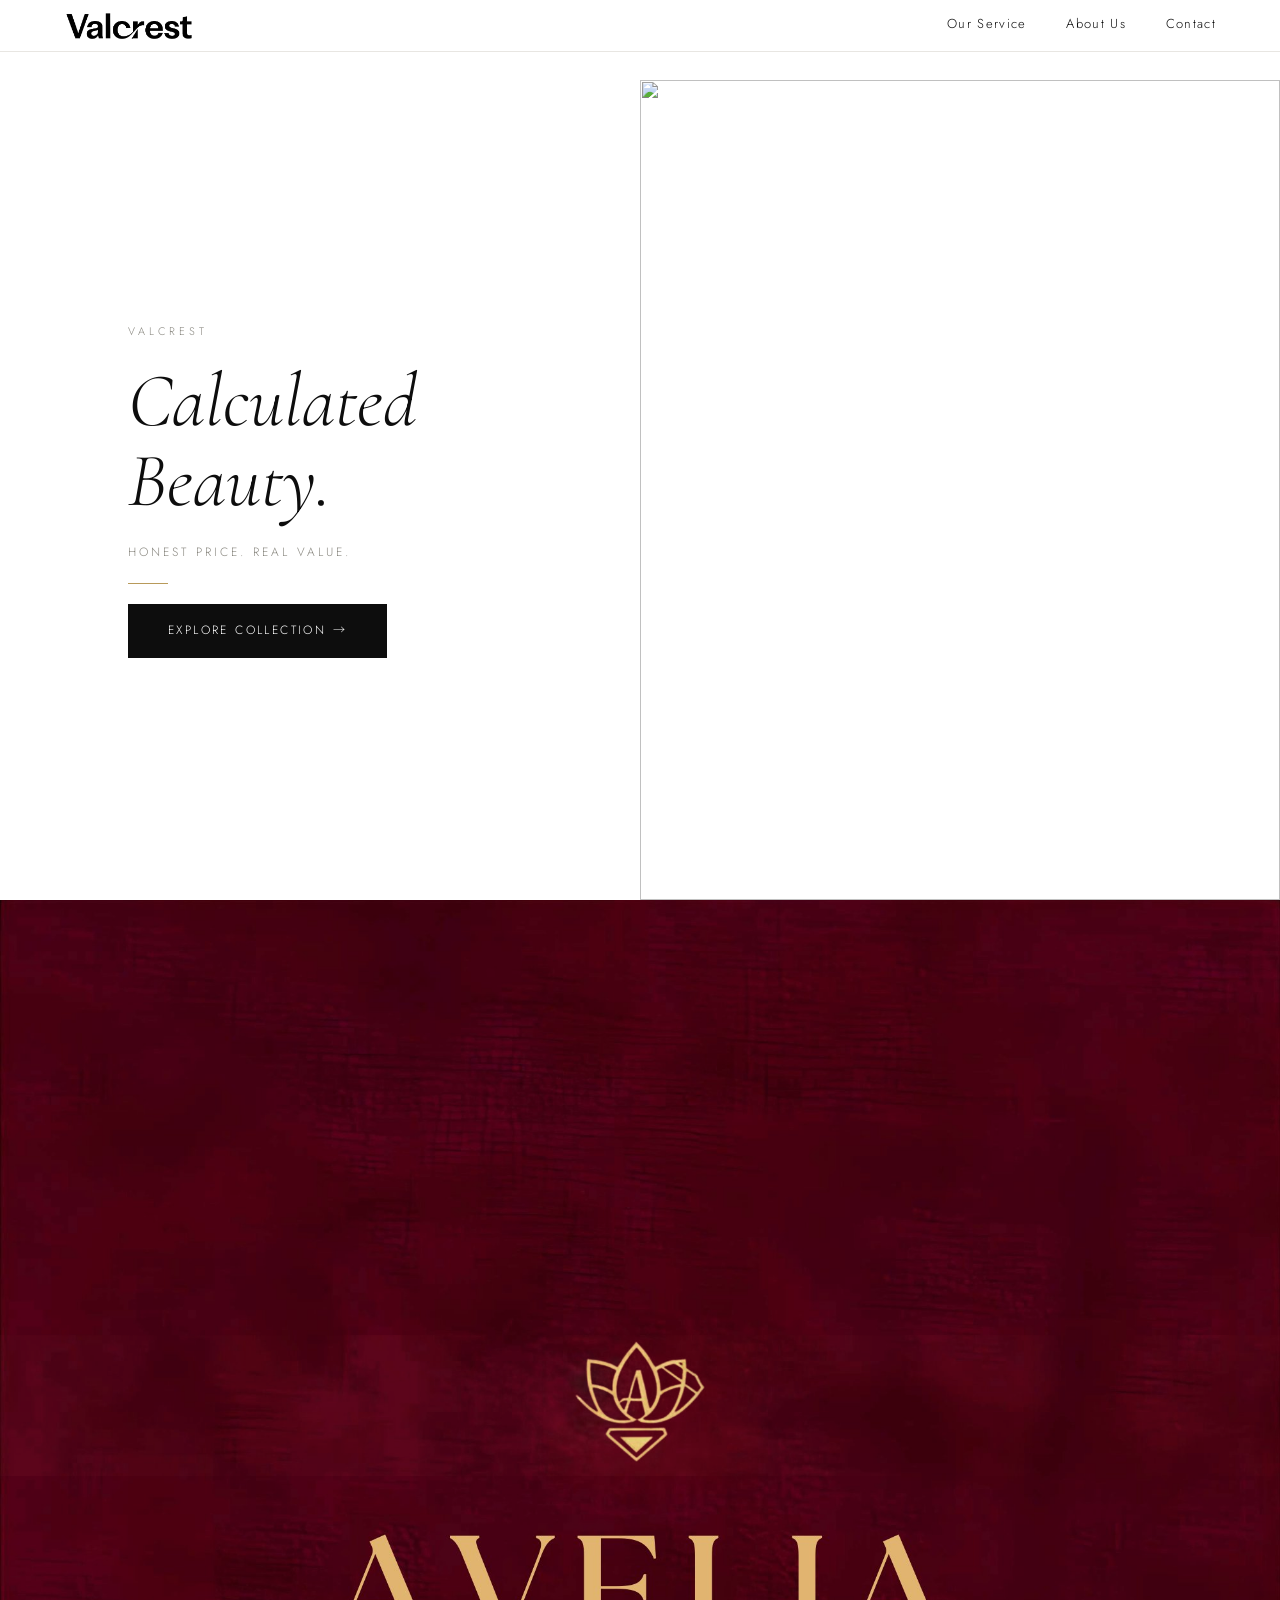
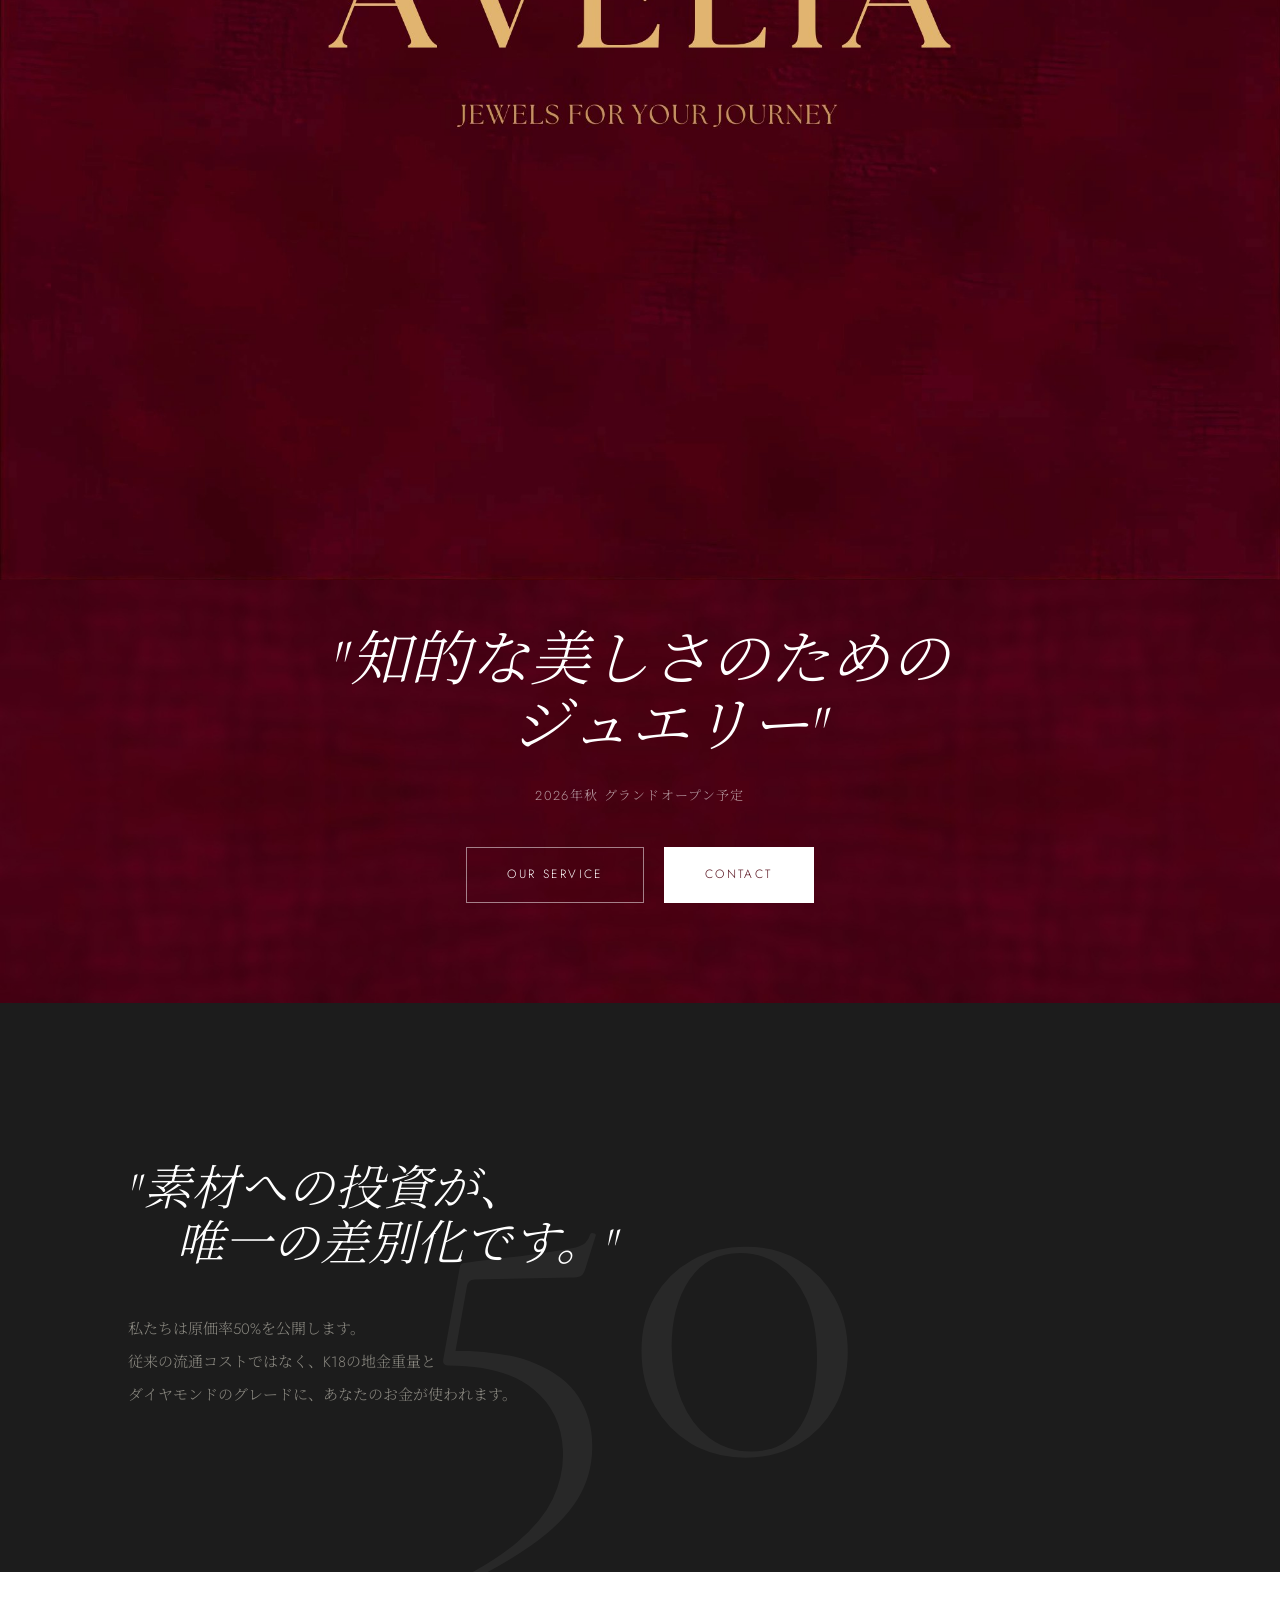
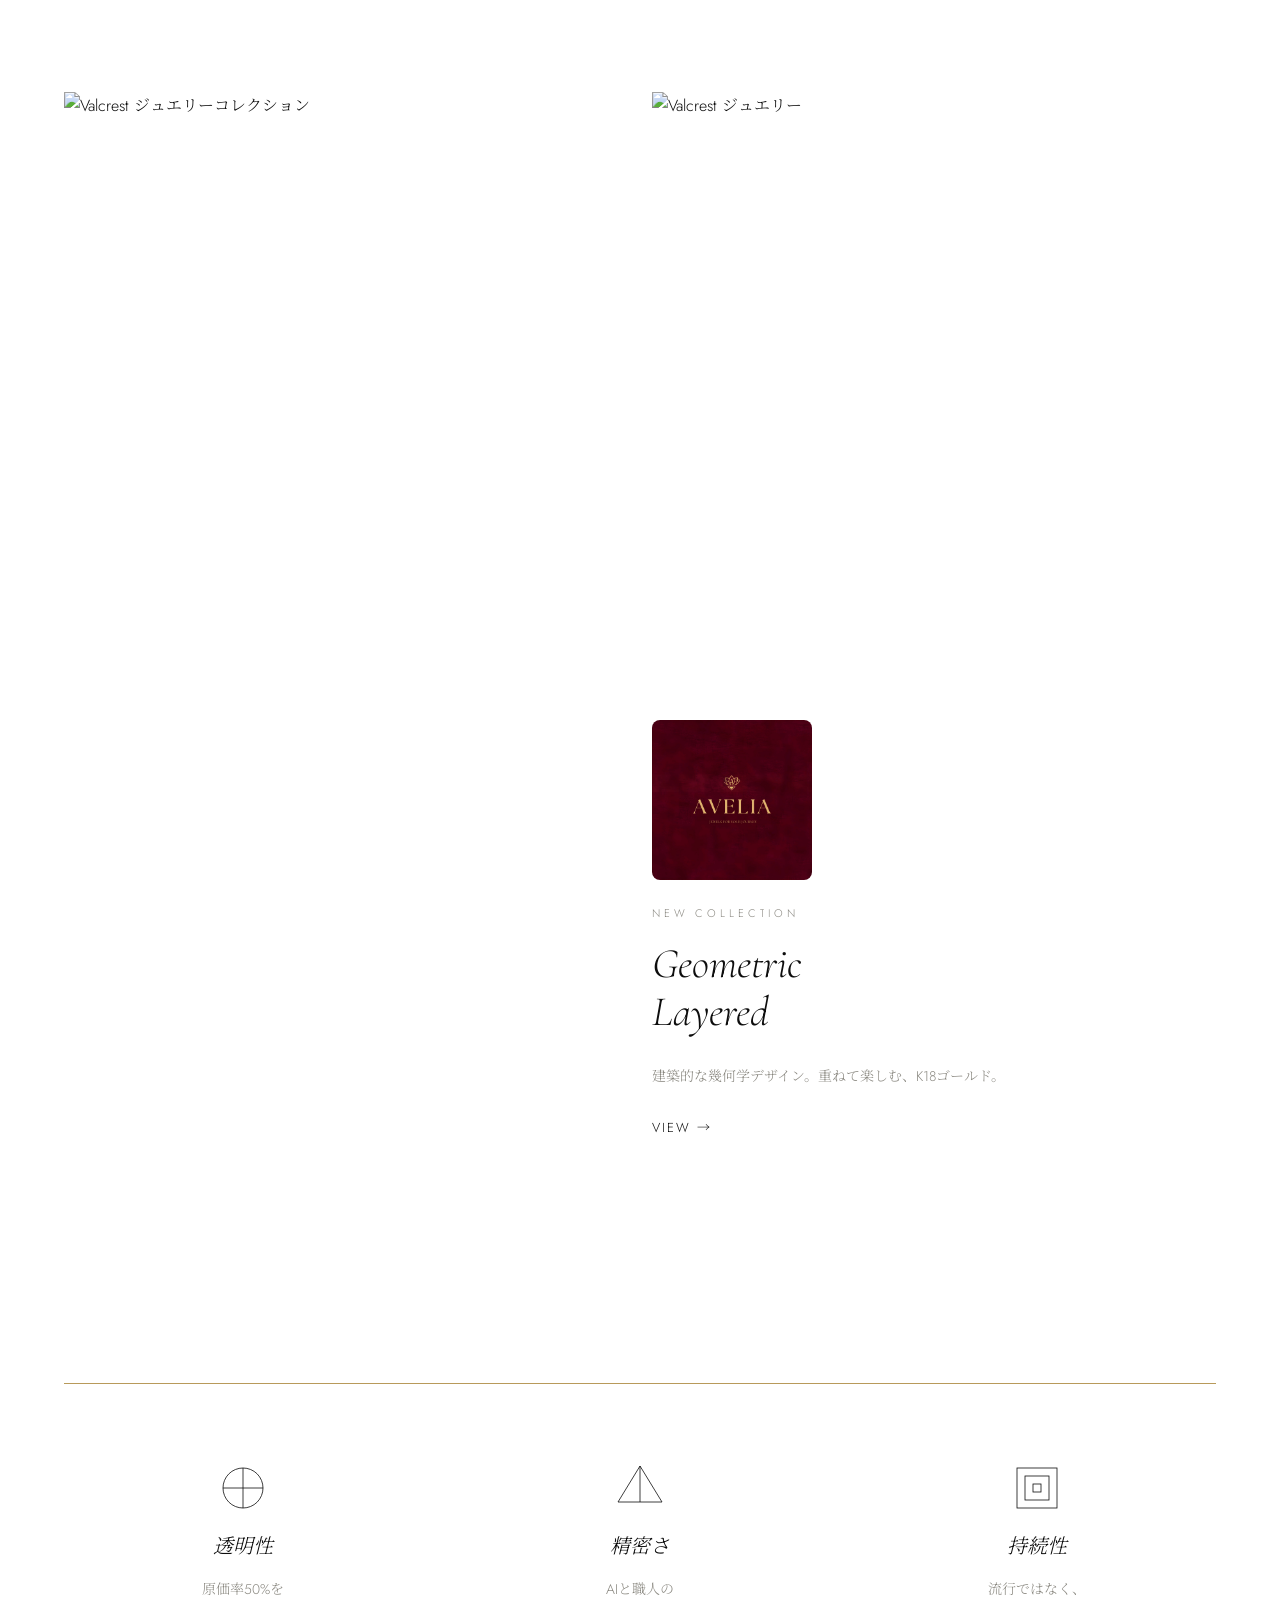
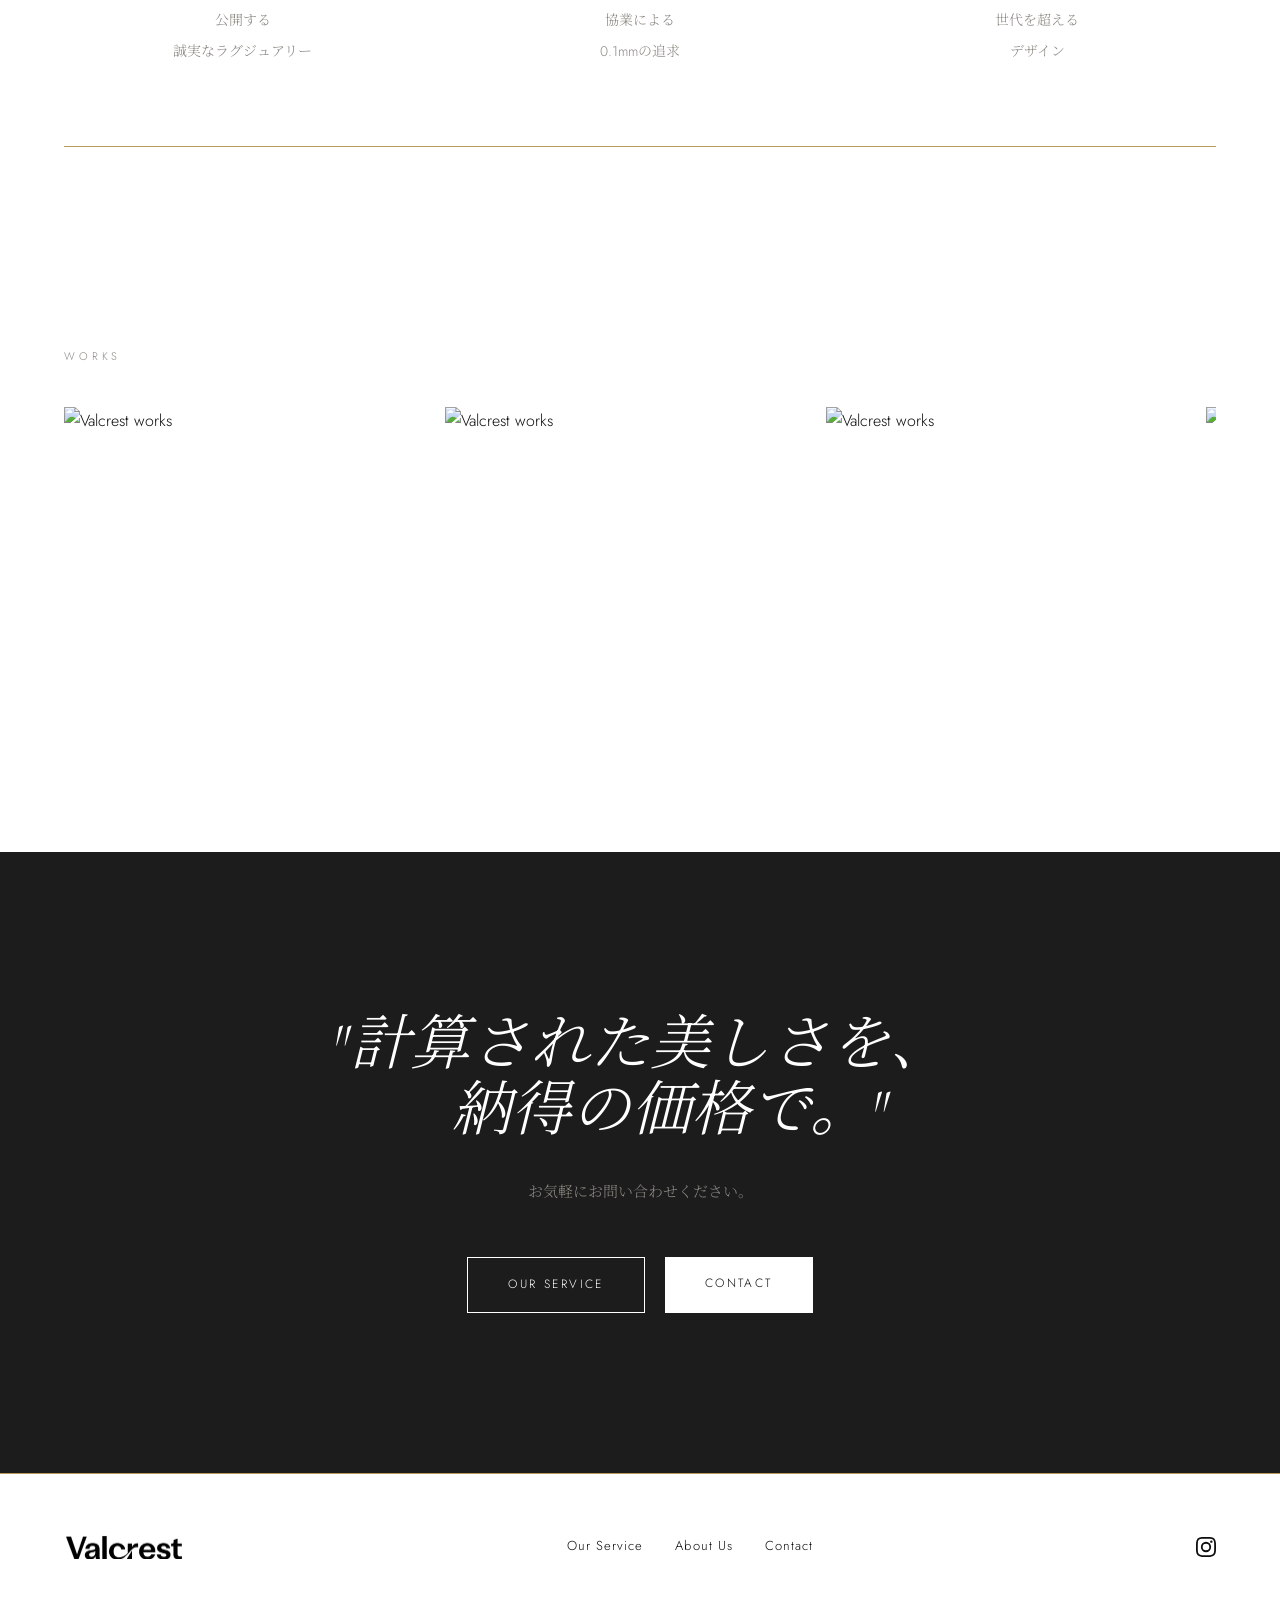
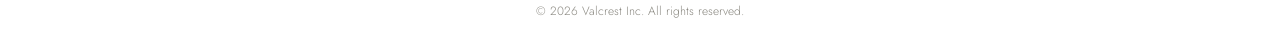
==== commit a7303a5f: "feat: use Avelia logo as full-width background image - Display avelia_combined.png as full-width blo" ====
--- a/index.html
+++ b/index.html
@@ -72,14 +72,16 @@
     </section>
 
     <!-- Section: Avelia Brand Introduction (バーガンディ背景) -->
-    <section class="section avelia-intro">
-      <div class="avelia-intro-inner fade-in-up">
-        <img src="images/avelia_combined.png" alt="Avelia - Jewels for your journey" class="avelia-intro-logo" loading="lazy">
-        <h2 class="heading-lg avelia-intro-heading fade-in-up" data-delay="0.1">"知的な美しさのための<br>　ジュエリー"</h2>
-        <p class="avelia-intro-text fade-in-up" data-delay="0.2">2026年秋 グランドオープン予定</p>
-        <div class="cta-buttons fade-in-up" data-delay="0.3">
-          <a href="service.html" class="btn btn-outline-white">OUR SERVICE</a>
-          <a href="contact.html" class="btn btn-white">CONTACT</a>
+    <section class="avelia-intro">
+      <img src="images/avelia_combined.png" alt="Avelia - Jewels for your journey" class="avelia-intro-bg fade-in-up" loading="lazy">
+      <div class="avelia-intro-content">
+        <div class="avelia-intro-inner">
+          <h2 class="heading-lg avelia-intro-heading fade-in-up" data-delay="0.1">"知的な美しさのための<br>　ジュエリー"</h2>
+          <p class="avelia-intro-text fade-in-up" data-delay="0.2">2026年秋 グランドオープン予定</p>
+          <div class="cta-buttons fade-in-up" data-delay="0.3">
+            <a href="service.html" class="btn btn-outline-white">OUR SERVICE</a>
+            <a href="contact.html" class="btn btn-white">CONTACT</a>
+          </div>
         </div>
       </div>
     </section>
--- a/css/style.css
+++ b/css/style.css
@@ -523,9 +523,21 @@
 
 /* --- Avelia Intro Section --- */
 .avelia-intro {
-  padding: 120px 5vw;
-  background: #3E0E1A;
+  padding: 0;
+  background: #540c19;
   text-align: center;
+  position: relative;
+  overflow: hidden;
+}
+
+.avelia-intro-bg {
+  width: 100%;
+  display: block;
+}
+
+.avelia-intro-content {
+  padding: 0 5vw 100px;
+  background: #540c19 url('../images/avelia_bg.jpg') center center / cover no-repeat;
 }
 
 .avelia-intro-inner {
@@ -537,8 +549,7 @@
 }
 
 .avelia-intro-logo {
-  width: 240px;
-  height: auto;
+  display: none;
 }
 
 .avelia-intro-heading {
@@ -558,7 +569,7 @@
 
 .avelia-intro .btn-white {
   background: var(--white);
-  color: #3E0E1A;
+  color: #540c19;
   border: 1px solid var(--white);
 }
 
@@ -574,7 +585,7 @@
 
 .avelia-intro .btn-outline-white:hover {
   background: var(--white);
-  color: #3E0E1A;
+  color: #540c19;
 }
 
 .avelia-intro .cta-buttons {
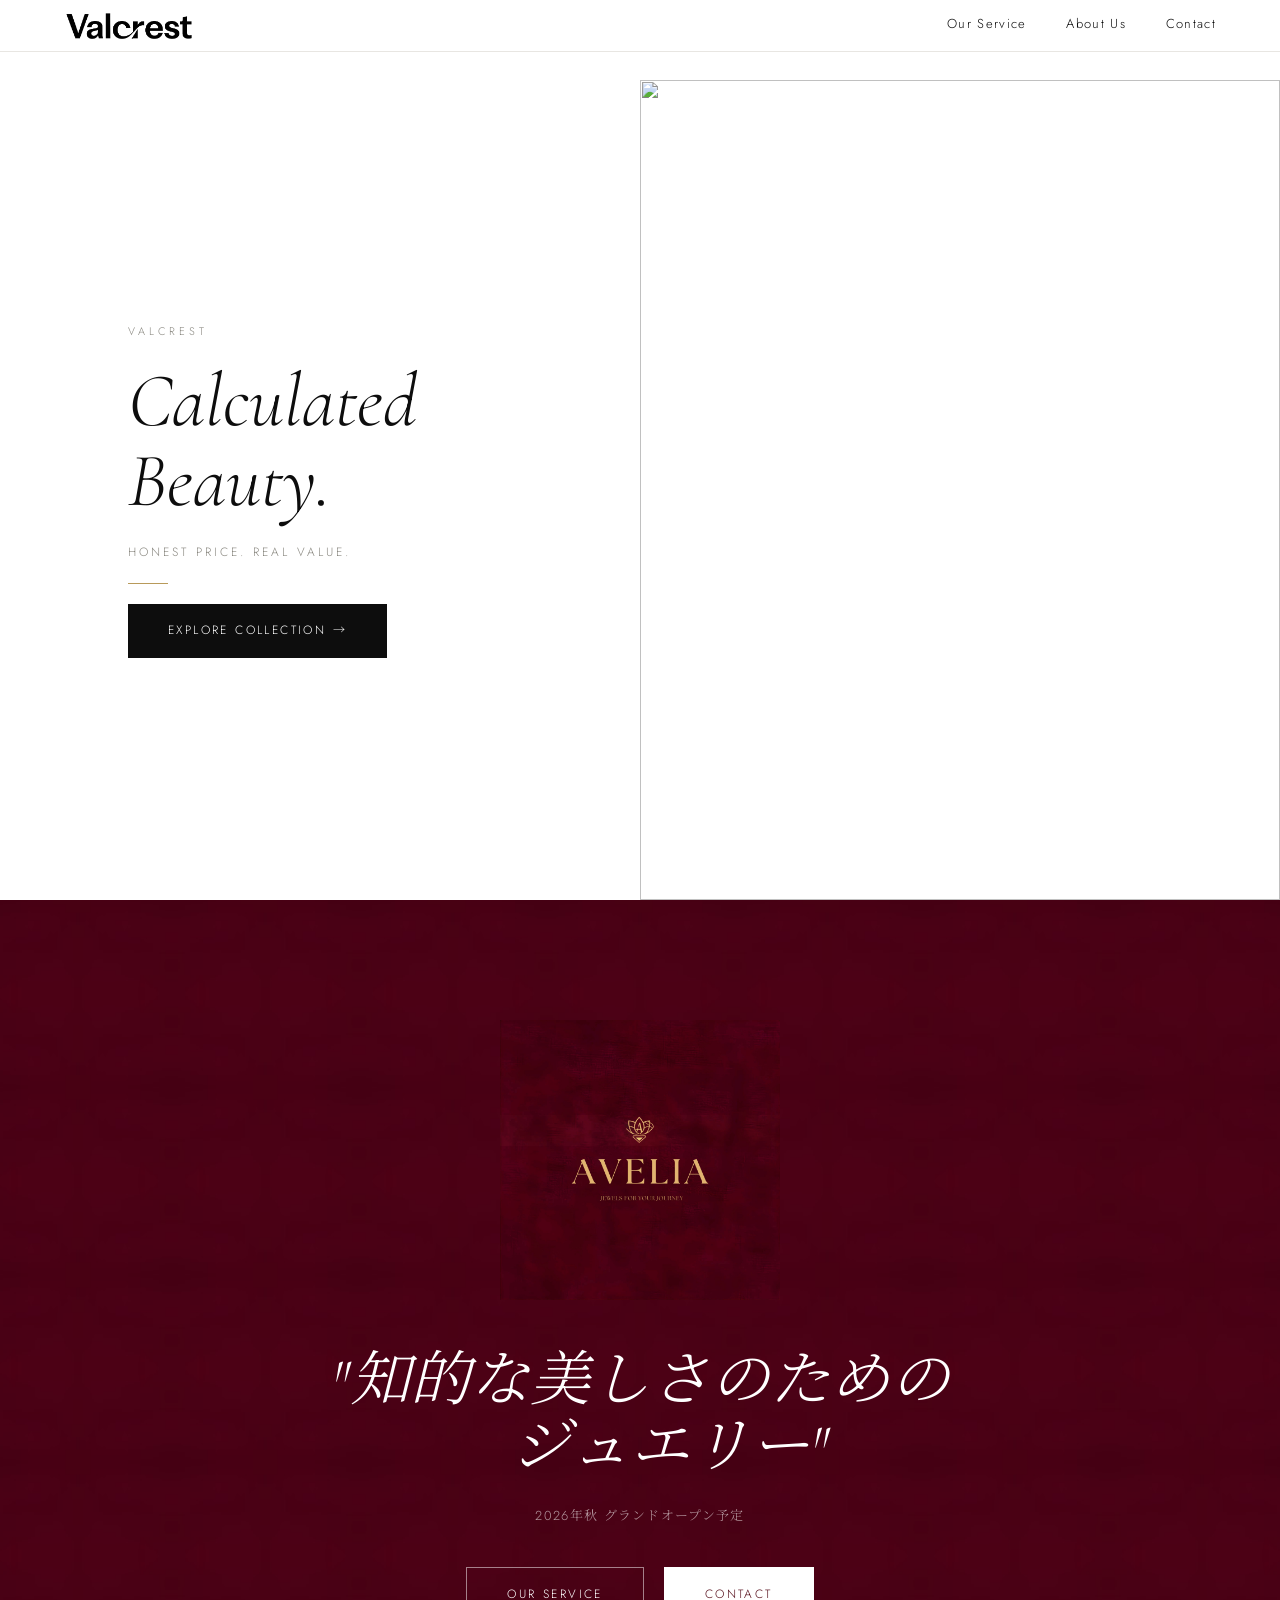
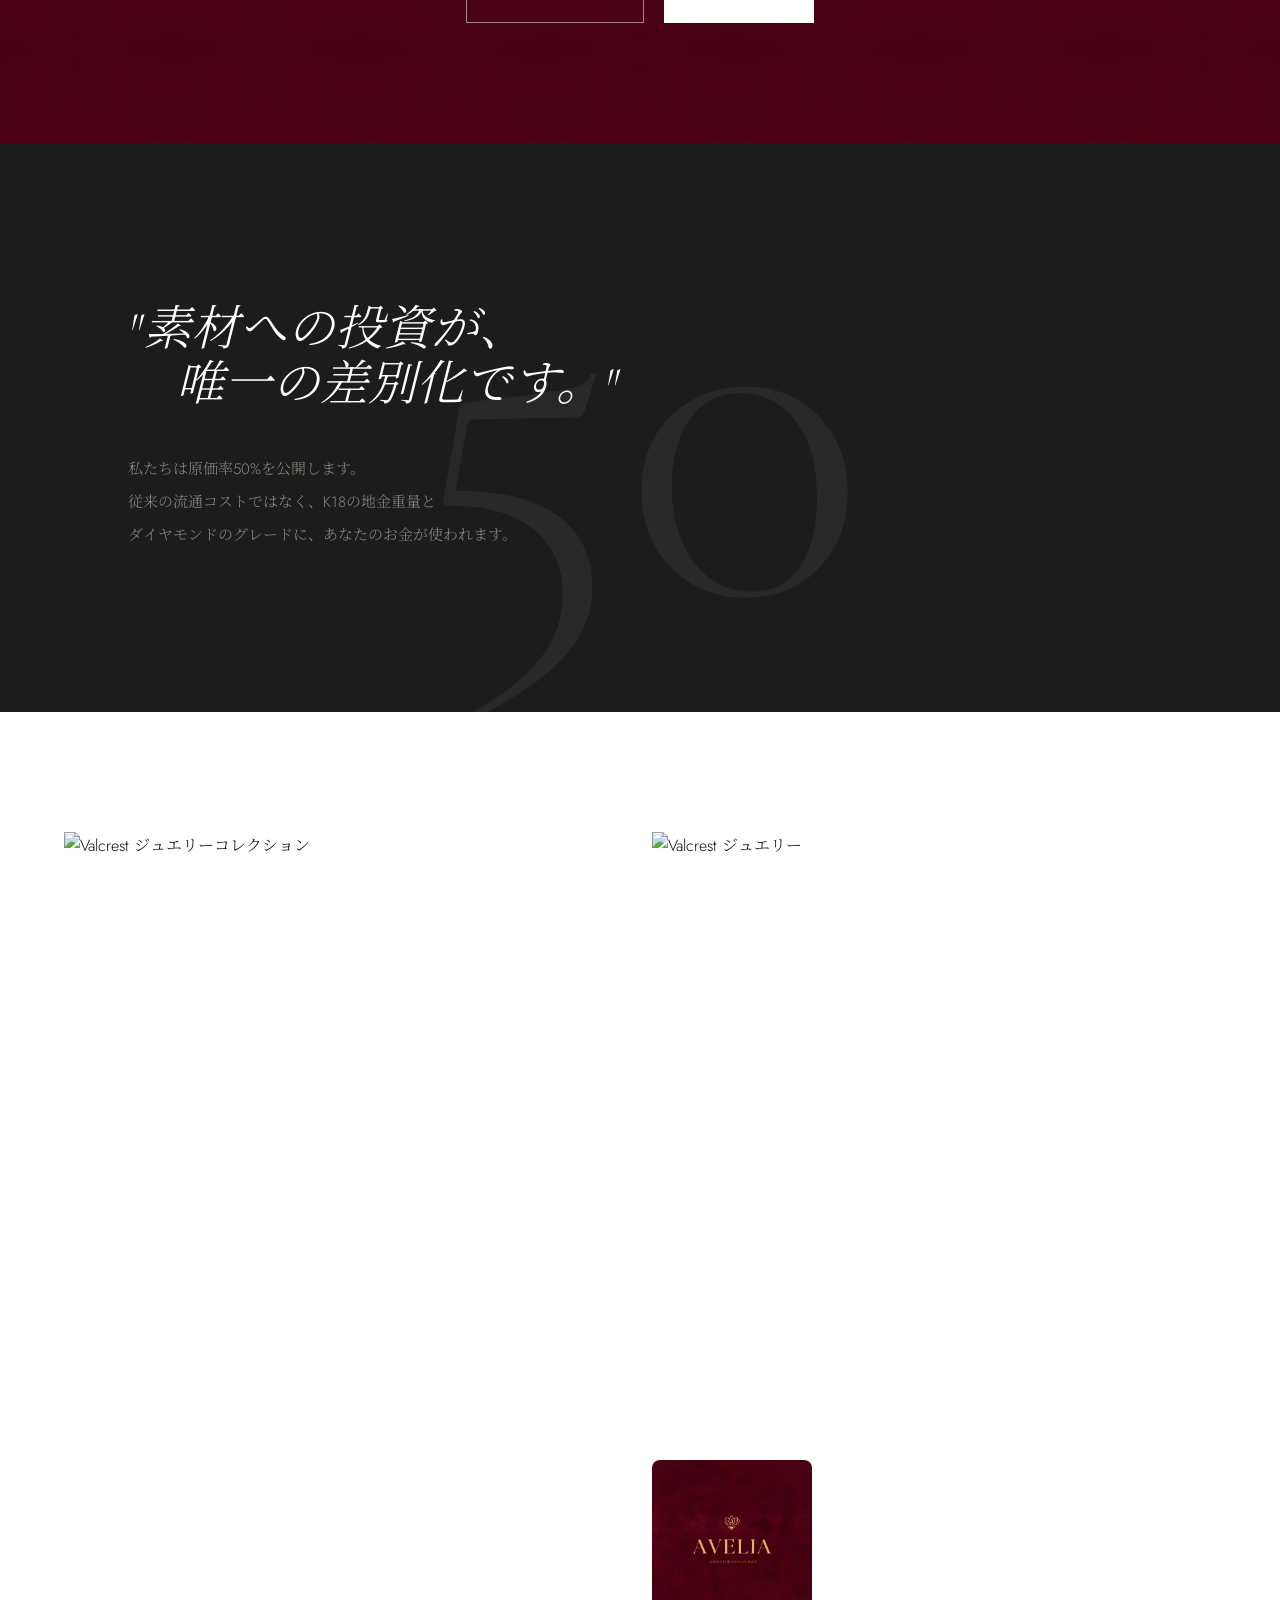
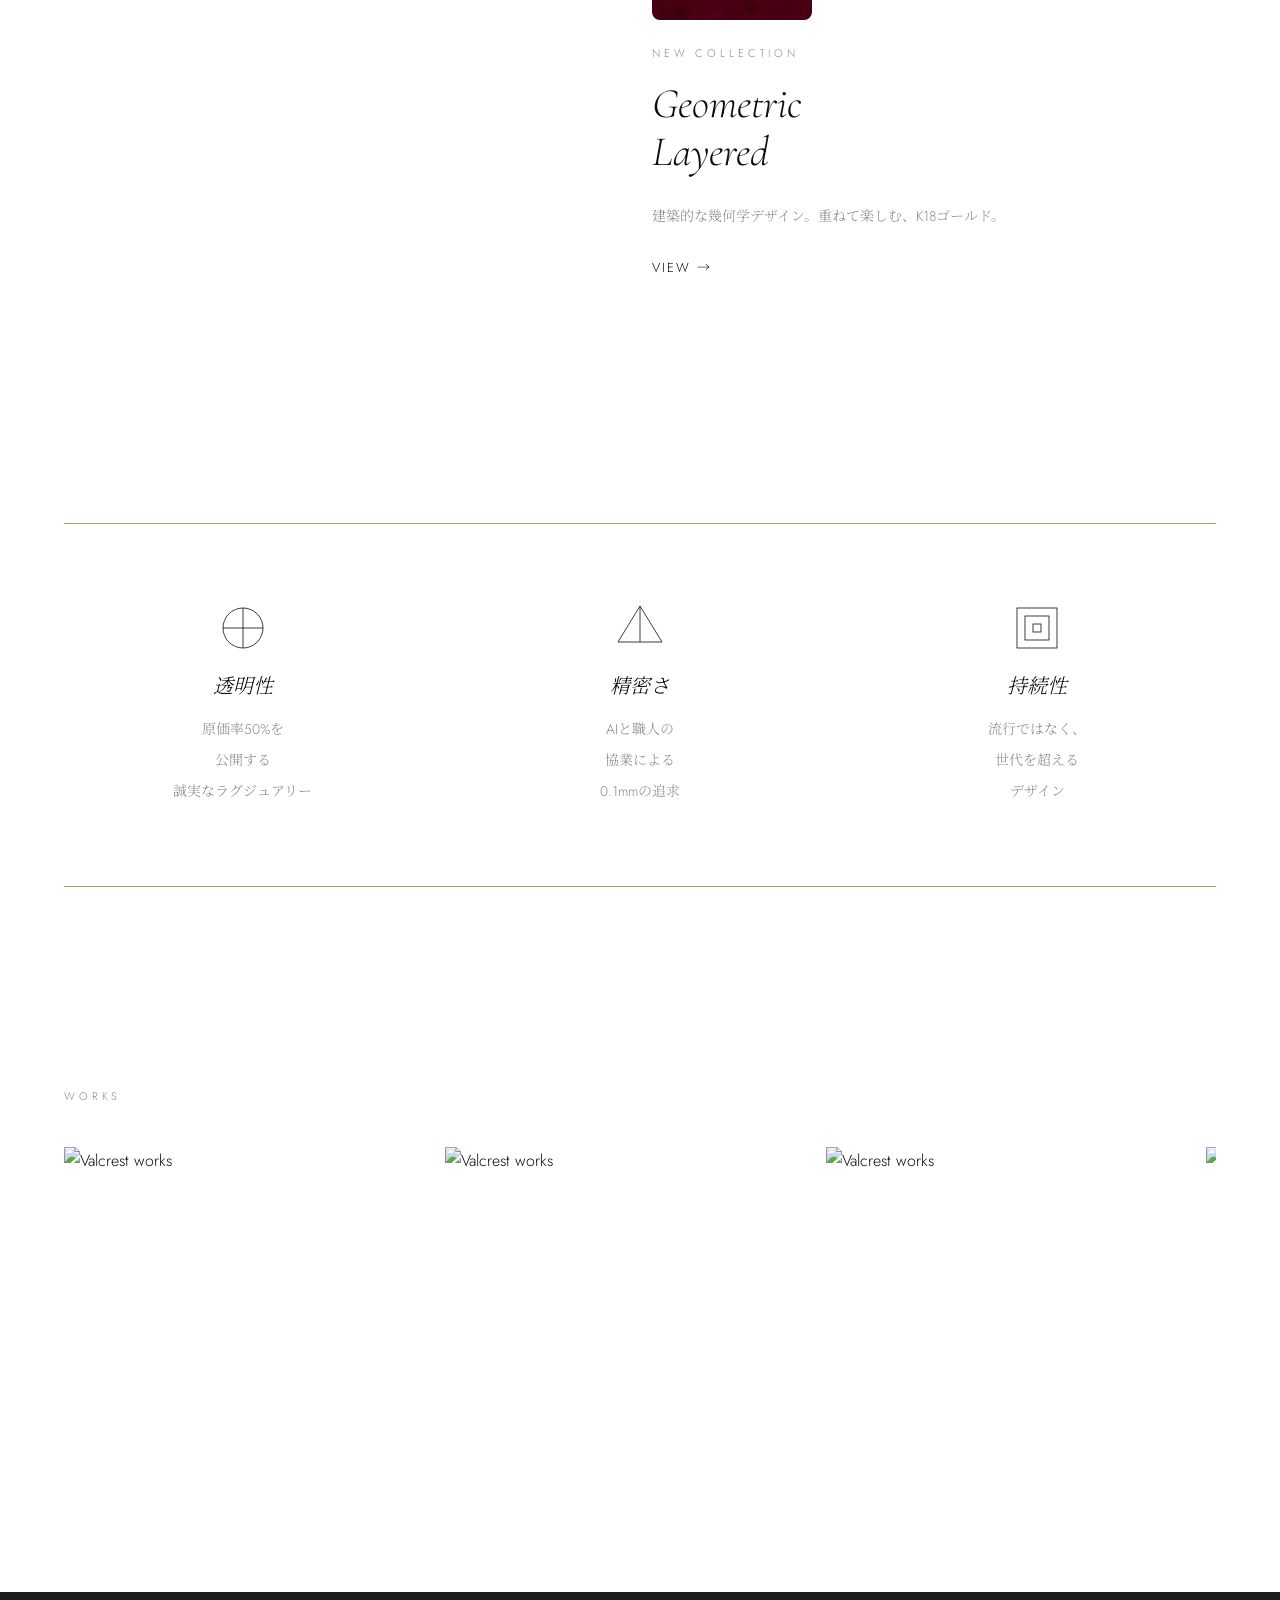
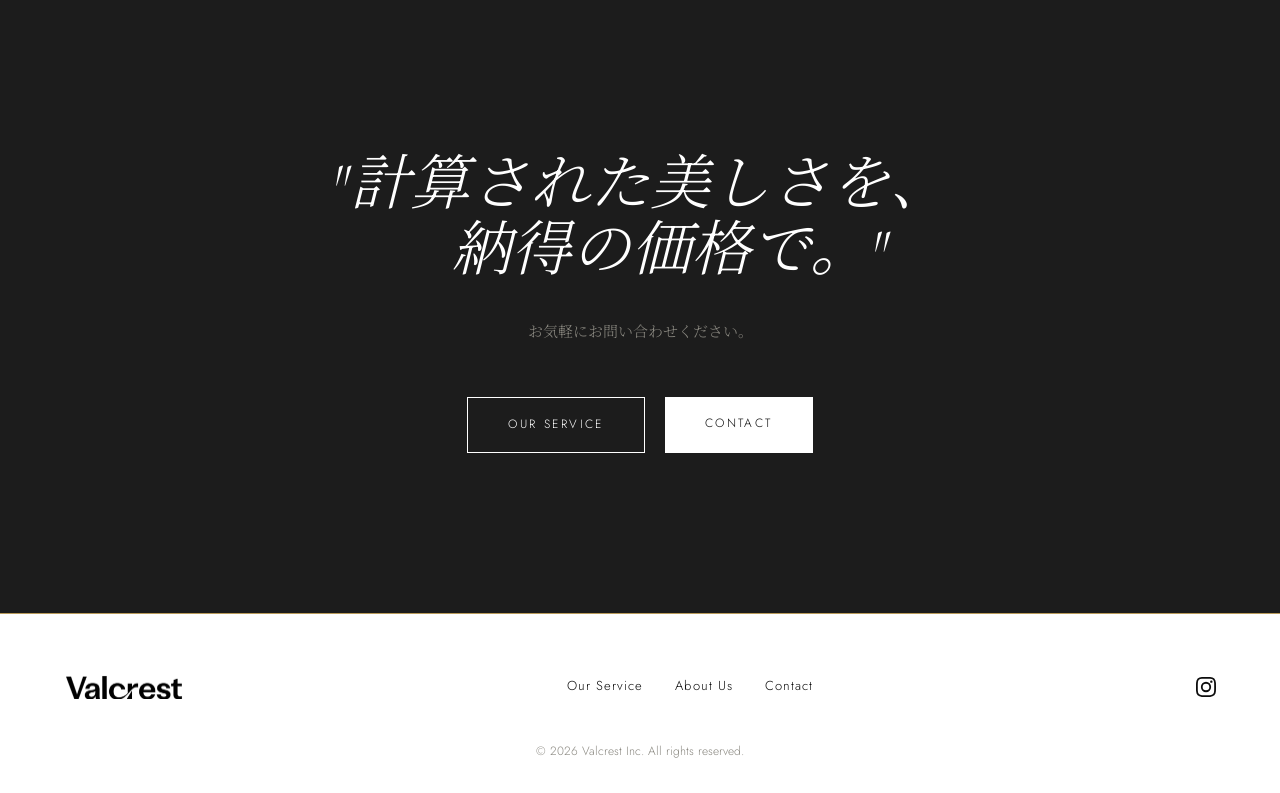
==== commit ca895474: "fix: seamless burgundy texture from same source as logo - Generate background from logo image corner" ====
--- a/index.html
+++ b/index.html
@@ -72,16 +72,14 @@
     </section>
 
     <!-- Section: Avelia Brand Introduction (バーガンディ背景) -->
-    <section class="avelia-intro">
-      <img src="images/avelia_combined.png" alt="Avelia - Jewels for your journey" class="avelia-intro-bg fade-in-up" loading="lazy">
-      <div class="avelia-intro-content">
-        <div class="avelia-intro-inner">
-          <h2 class="heading-lg avelia-intro-heading fade-in-up" data-delay="0.1">"知的な美しさのための<br>　ジュエリー"</h2>
-          <p class="avelia-intro-text fade-in-up" data-delay="0.2">2026年秋 グランドオープン予定</p>
-          <div class="cta-buttons fade-in-up" data-delay="0.3">
-            <a href="service.html" class="btn btn-outline-white">OUR SERVICE</a>
-            <a href="contact.html" class="btn btn-white">CONTACT</a>
-          </div>
+    <section class="section avelia-intro">
+      <div class="avelia-intro-inner fade-in-up">
+        <img src="images/avelia_combined.png" alt="Avelia - Jewels for your journey" class="avelia-intro-logo" loading="lazy">
+        <h2 class="heading-lg avelia-intro-heading fade-in-up" data-delay="0.1">"知的な美しさのための<br>　ジュエリー"</h2>
+        <p class="avelia-intro-text fade-in-up" data-delay="0.2">2026年秋 グランドオープン予定</p>
+        <div class="cta-buttons fade-in-up" data-delay="0.3">
+          <a href="service.html" class="btn btn-outline-white">OUR SERVICE</a>
+          <a href="contact.html" class="btn btn-white">CONTACT</a>
         </div>
       </div>
     </section>
--- a/css/style.css
+++ b/css/style.css
@@ -523,21 +523,10 @@
 
 /* --- Avelia Intro Section --- */
 .avelia-intro {
-  padding: 0;
-  background: #540c19;
+  padding: 120px 5vw;
+  background: #540c19 url('../images/avelia_bg.jpg') center center / cover no-repeat;
   text-align: center;
   position: relative;
-  overflow: hidden;
-}
-
-.avelia-intro-bg {
-  width: 100%;
-  display: block;
-}
-
-.avelia-intro-content {
-  padding: 0 5vw 100px;
-  background: #540c19 url('../images/avelia_bg.jpg') center center / cover no-repeat;
 }
 
 .avelia-intro-inner {
@@ -549,7 +538,8 @@
 }
 
 .avelia-intro-logo {
-  display: none;
+  width: min(60vw, 280px);
+  height: auto;
 }
 
 .avelia-intro-heading {
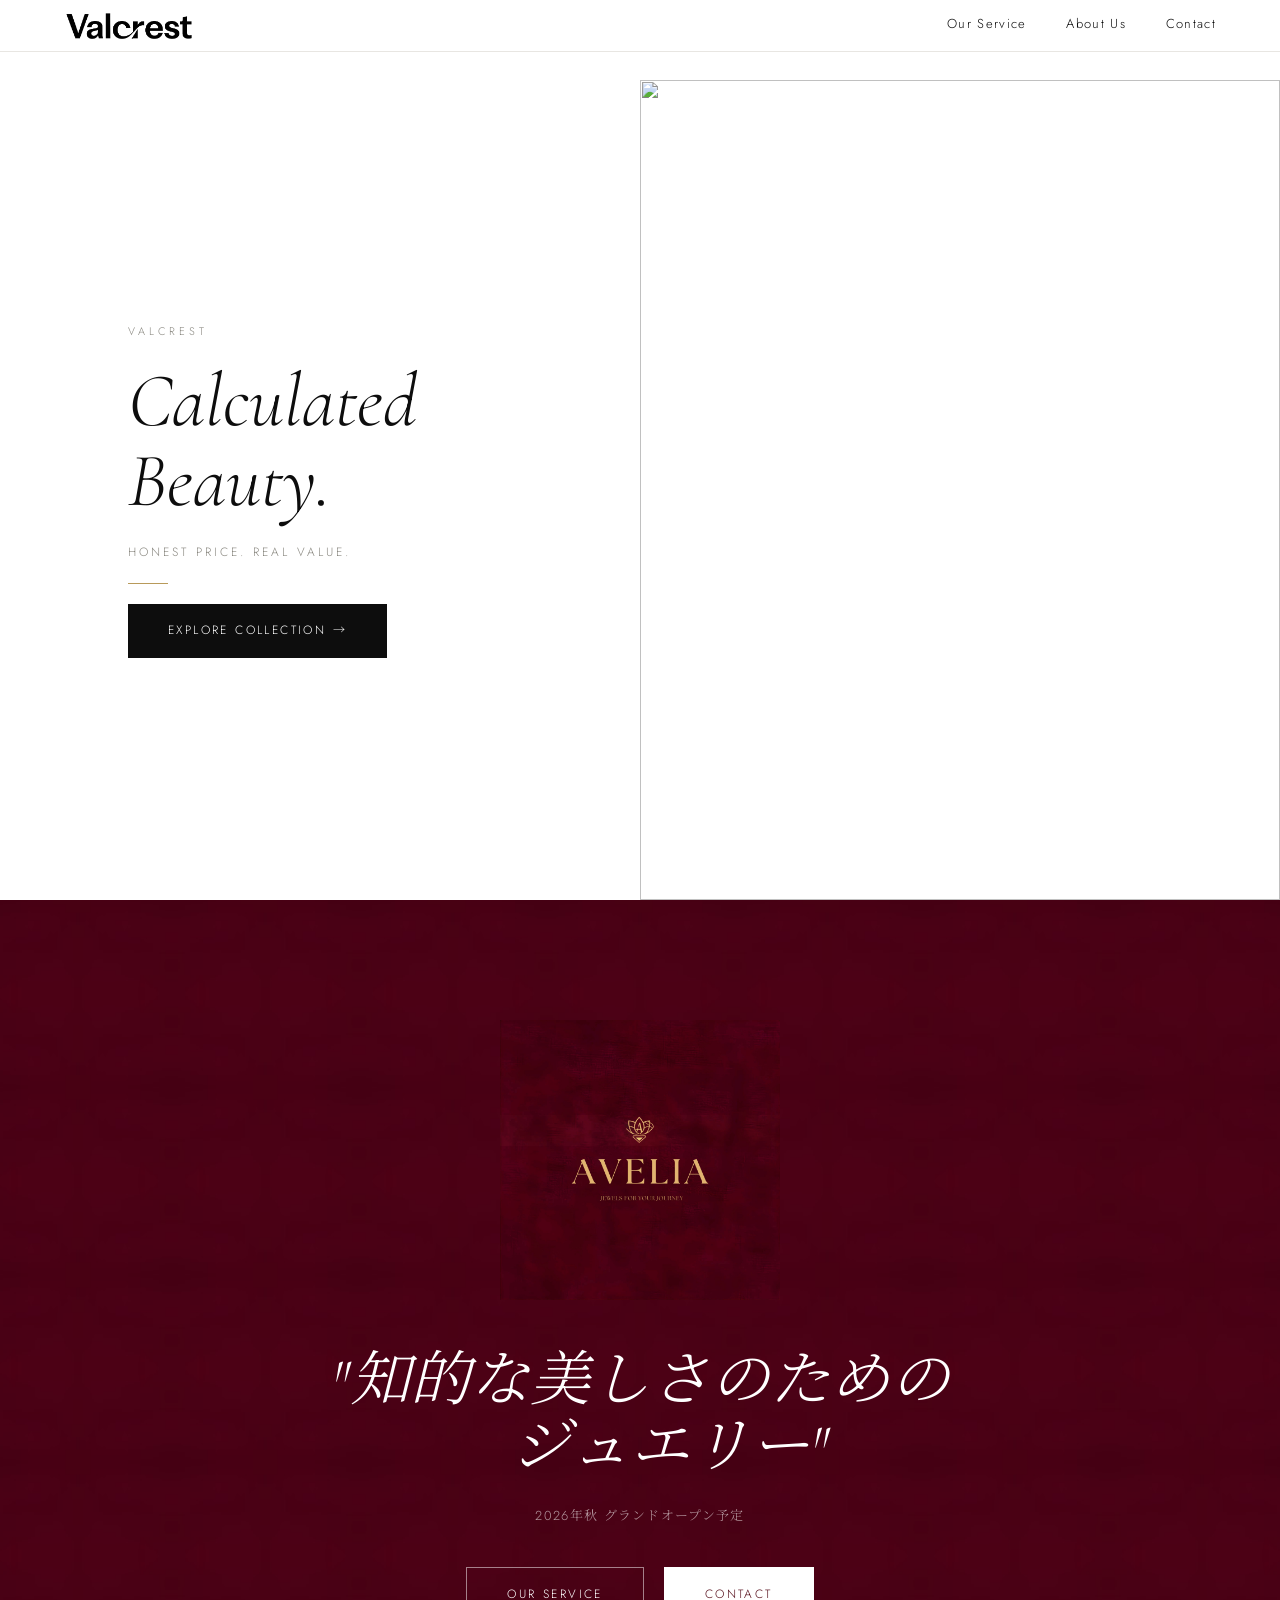
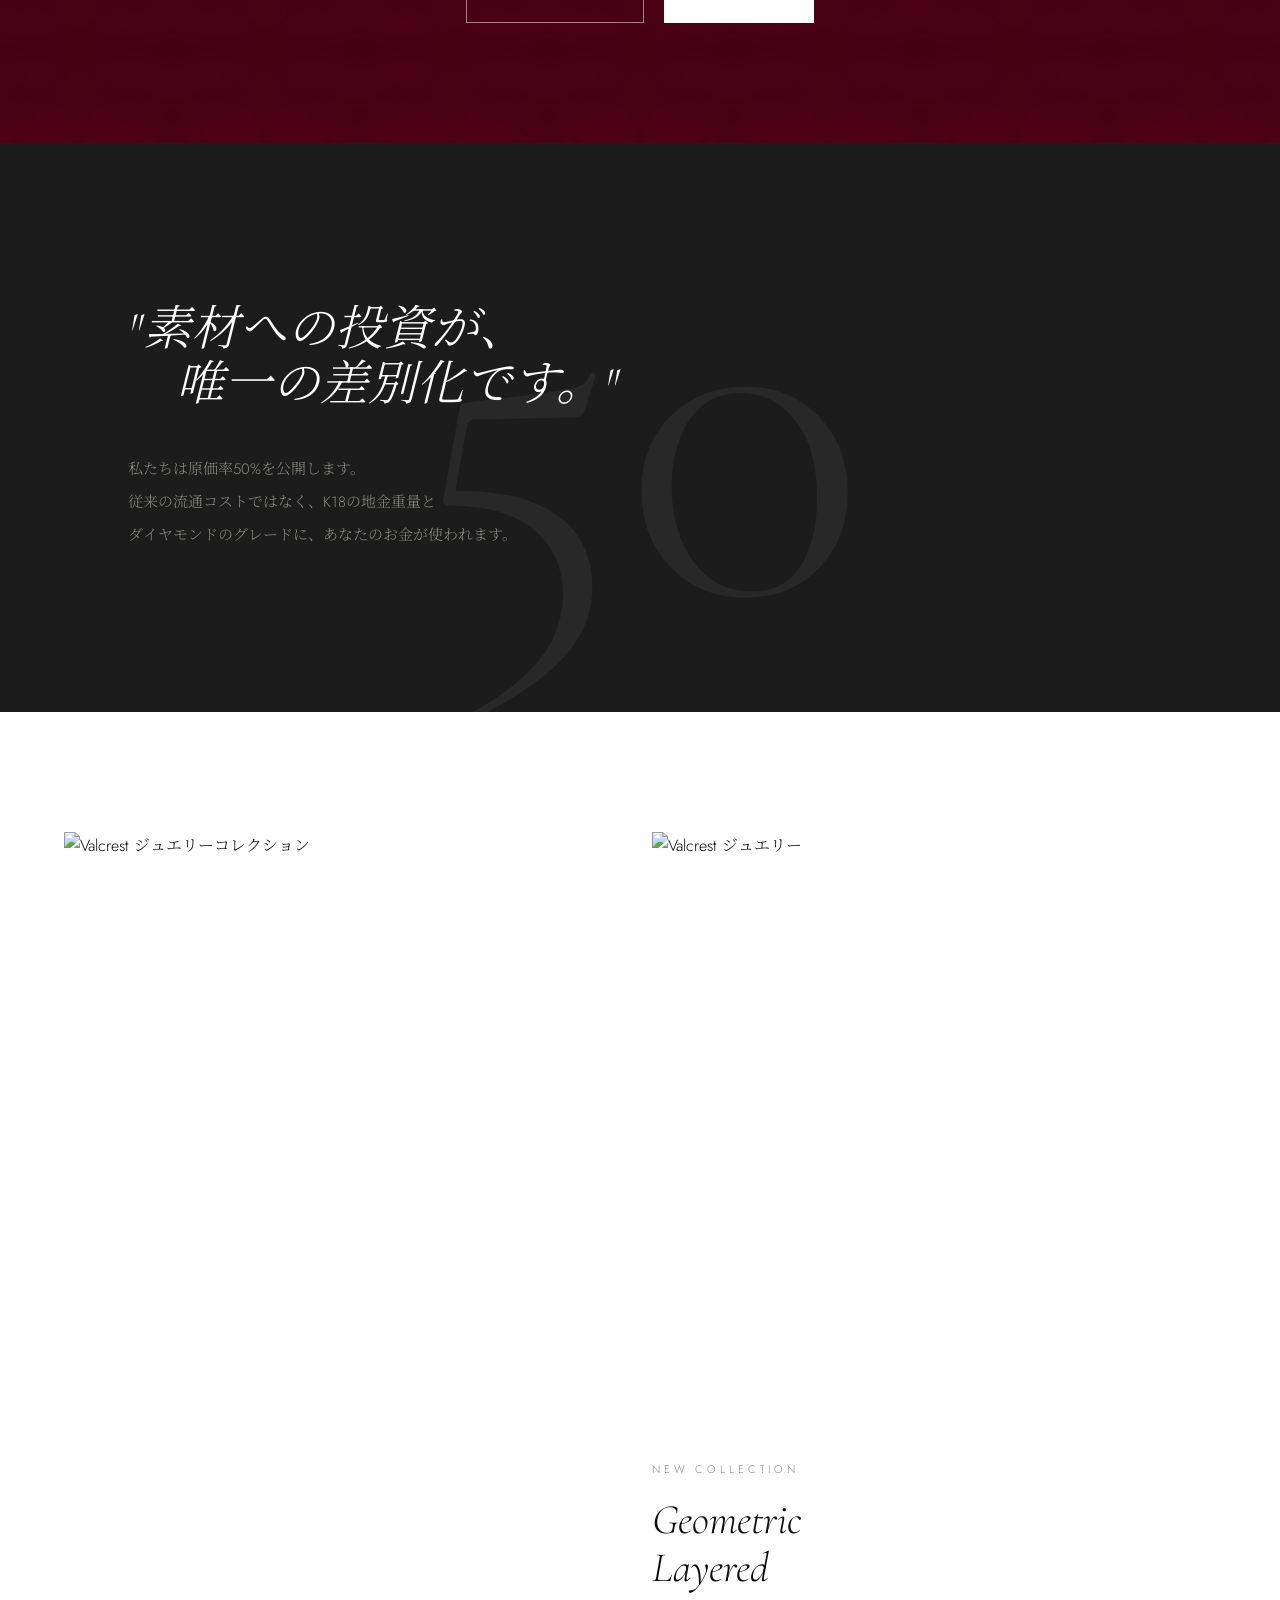
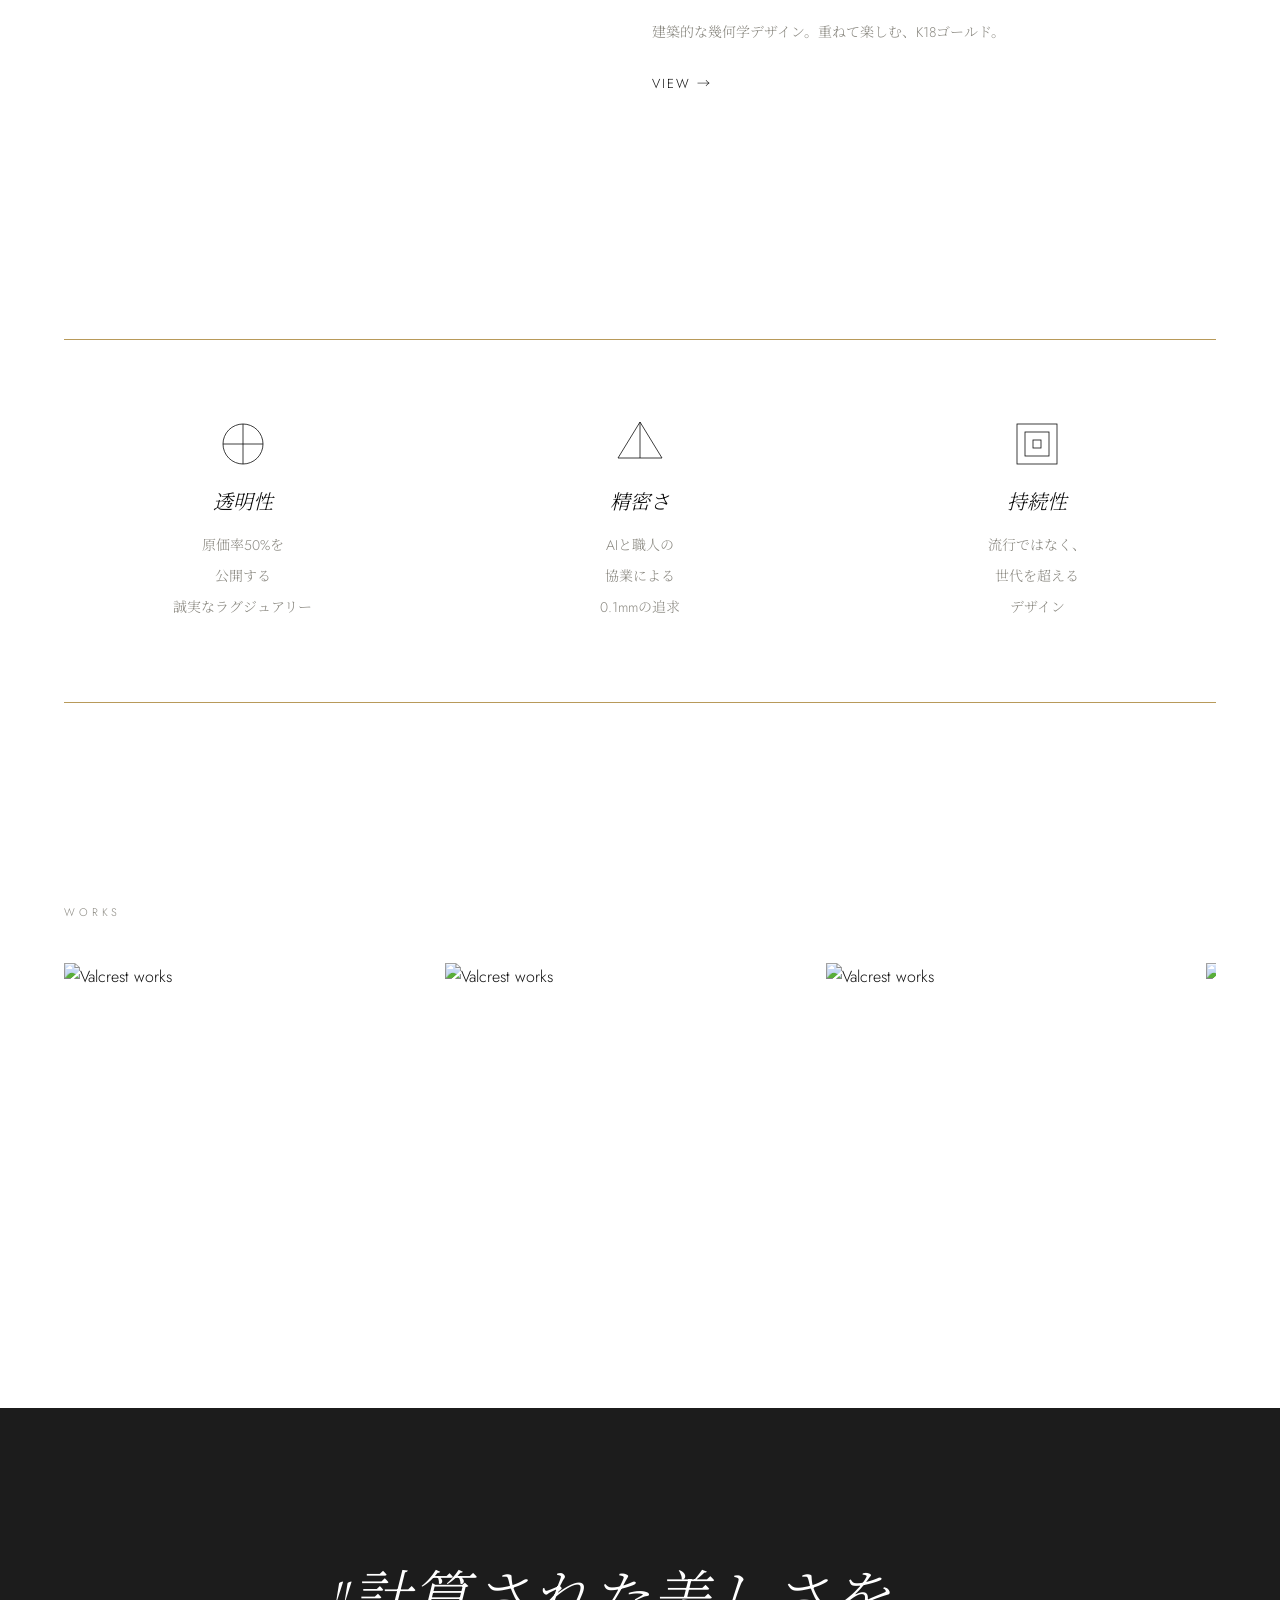
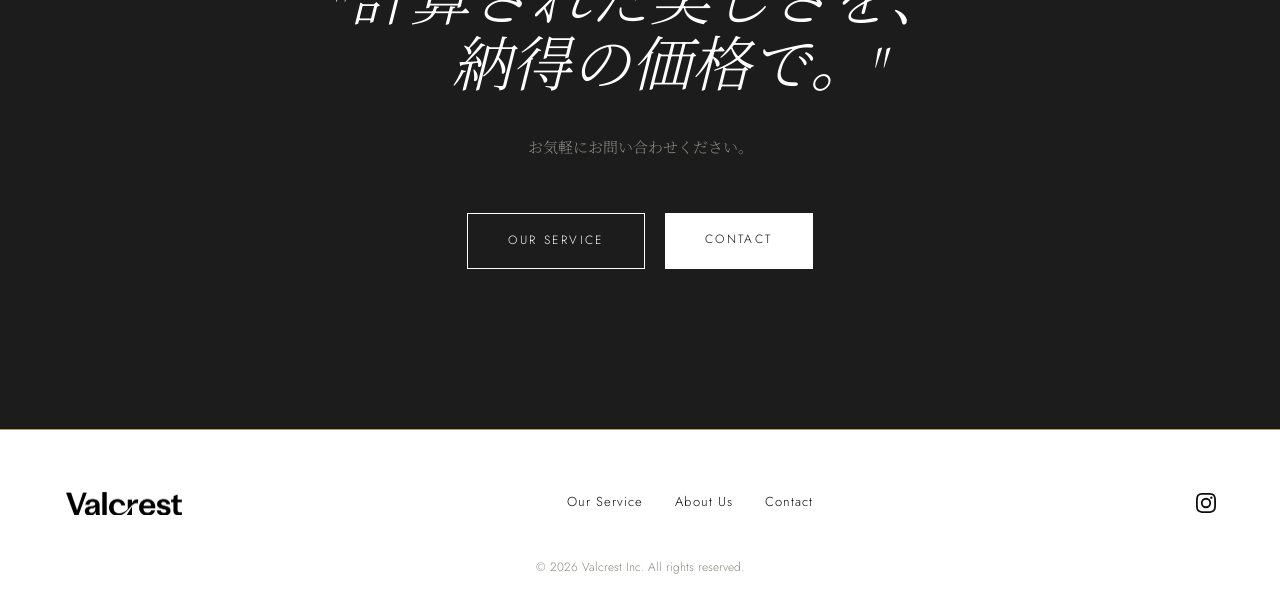
==== commit 3592e5c6: "fix: remove Avelia badge from product grid section Co-Authored-By: Claude Opus 4.6 (1M context) <nor" ====
--- a/index.html
+++ b/index.html
@@ -109,8 +109,7 @@
           <img src="https://images.unsplash.com/photo-1611591437281-460bfbe1220a?w=800&q=85" alt="Valcrest ジュエリー" loading="lazy">
         </div>
         <div class="product-grid-text fade-in-right" data-delay="0.2">
-          <img src="images/avelia_combined.png" alt="Avelia - Jewels for your journey" class="avelia-badge" loading="lazy">
-          <p class="label" style="margin-top:24px;">NEW COLLECTION</p>
+          <p class="label">NEW COLLECTION</p>
           <h2 class="heading-sm" style="margin-top:16px;">Geometric<br>Layered</h2>
           <p class="body-text-sm" style="margin-top:24px;">建築的な幾何学デザイン。重ねて楽しむ、K18ゴールド。</p>
           <a href="#" class="link-gold" style="margin-top:24px;">VIEW →</a>
